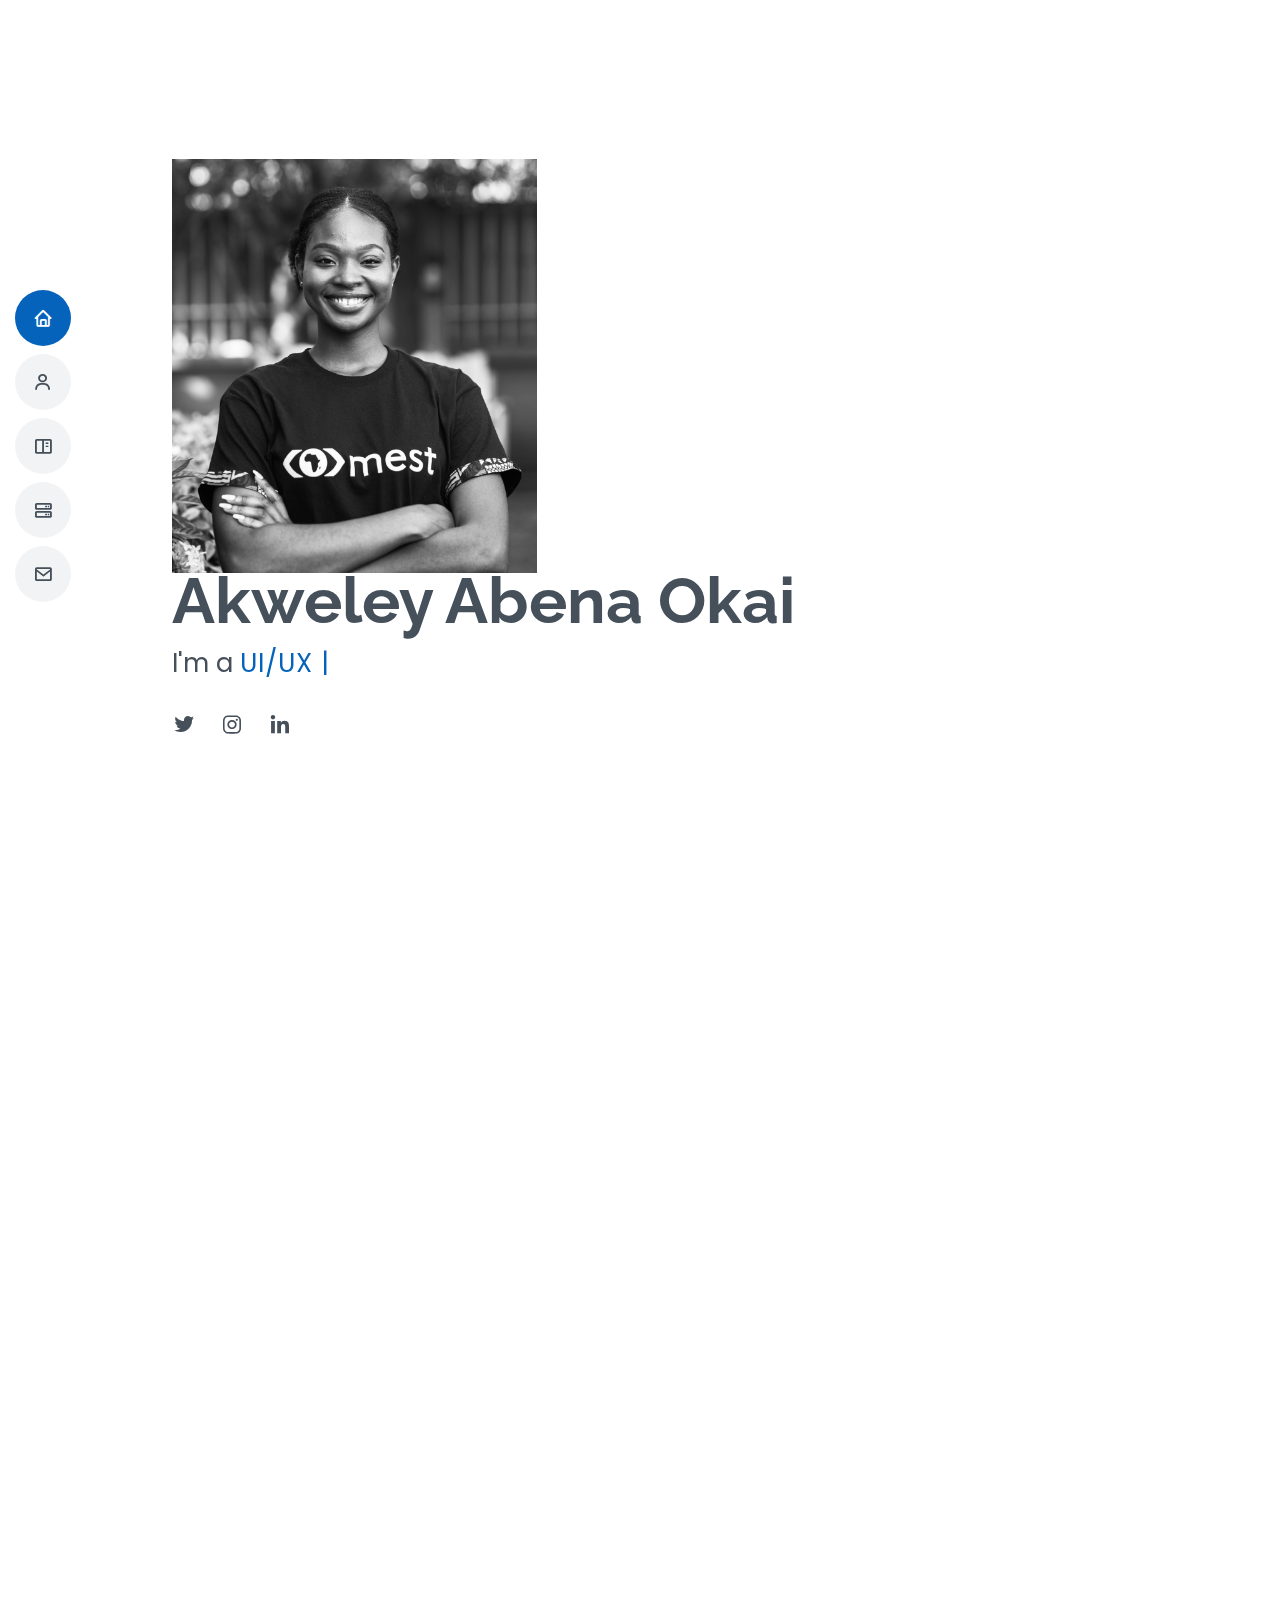
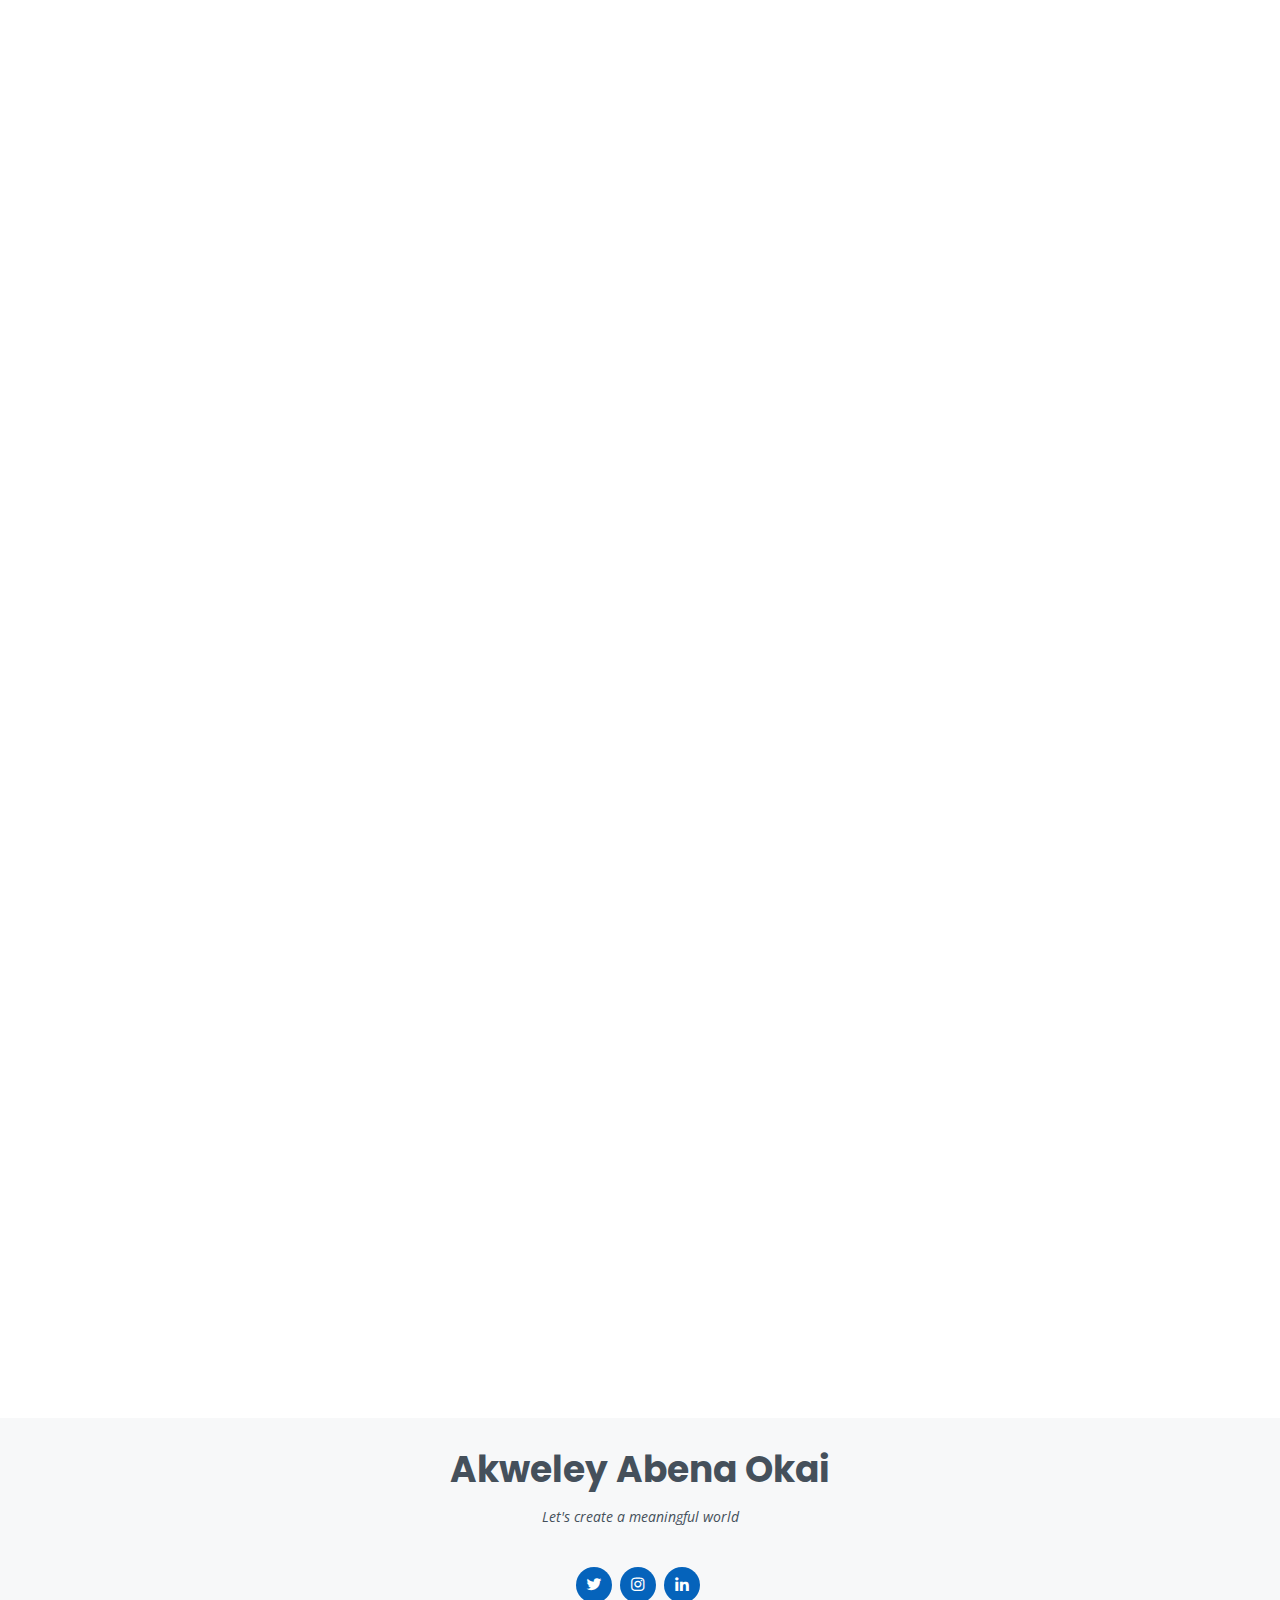
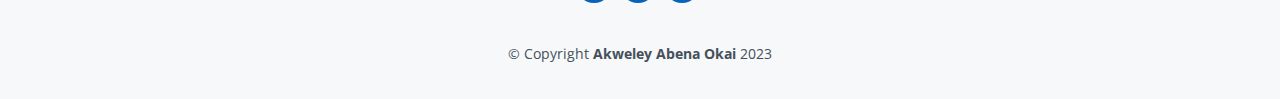
==== index.html @ deb752d4 "first commit" ====
<!DOCTYPE html>
<html lang="en">

<head>
  <meta charset="utf-8">
  <meta content="width=device-width, initial-scale=1.0" name="viewport">

  <title>I am Akweley</title>
  <meta content="" name="description">
  <meta content="" name="keywords">

  <!-- Favicons -->
  <link href="assets/img/favicon.png" rel="icon">
  <link href="assets/img/apple-touch-icon.png" rel="apple-touch-icon">

  <!-- Google Fonts -->
  <link href="https://fonts.googleapis.com/css?family=Open+Sans:300,300i,400,400i,600,600i,700,700i|Raleway:300,300i,400,400i,500,500i,600,600i,700,700i|Poppins:300,300i,400,400i,500,500i,600,600i,700,700i" rel="stylesheet">

  <!-- Vendor CSS Files -->
  <link href="assets/vendor/aos/aos.css" rel="stylesheet">
  <link href="assets/vendor/bootstrap/css/bootstrap.min.css" rel="stylesheet">
  <link href="assets/vendor/bootstrap-icons/bootstrap-icons.css" rel="stylesheet">
  <link href="assets/vendor/boxicons/css/boxicons.min.css" rel="stylesheet">
  <link href="assets/vendor/glightbox/css/glightbox.min.css" rel="stylesheet">
  <link href="assets/vendor/swiper/swiper-bundle.min.css" rel="stylesheet">

  <!-- Template Main CSS File -->
  <link href="assets/css/style.css" rel="stylesheet">


</head>

<body>

  <!-- ======= Mobile nav toggle button ======= -->
  <!-- <button type="button" class="mobile-nav-toggle d-xl-none"><i class="bi bi-list mobile-nav-toggle"></i></button> -->
  <i class="bi bi-list mobile-nav-toggle d-lg-none"></i>
  <!-- ======= Header ======= -->
  <header id="header" class="d-flex flex-column justify-content-center">

    <nav id="navbar" class="navbar nav-menu">
      <ul>
        <li><a href="#hero" class="nav-link scrollto active"><i class="bx bx-home"></i> <span>Home</span></a></li>
        <li><a href="#about" class="nav-link scrollto"><i class="bx bx-user"></i> <span>About</span></a></li>
        <li><a href="#portfolio" class="nav-link scrollto"><i class="bx bx-book-content"></i> <span>Portfolio</span></a></li>
        <li><a href="#services" class="nav-link scrollto"><i class="bx bx-server"></i> <span>Services</span></a></li>
        <li><a href="#contact" class="nav-link scrollto"><i class="bx bx-envelope"></i> <span>Contact</span></a></li>
      </ul>
    </nav><!-- .nav-menu -->

  </header><!-- End Header -->

  <!-- ======= Hero Section ======= -->
  <section id="hero" class="d-flex flex-column justify-content-center">
    <div class="container" data-aos="zoom-in" data-aos-delay="100">
      
      <!-- <img src="./assets/img/Rectangle 27.png" alt=""> -->
        <div class="col-lg-4">
          <img src="assets/img/Rectangle 27.png" class="img-fluid" alt="">
        </div>
      
      <h1>Akweley Abena Okai</h1>
      <p>I'm a <span class="typed" data-typed-items="UI/UX Designer, Storyteller/Writer, Tech Advocate"></span></p>
      <div class="social-links">
        <a href="twitter.com/acquels_/" class="twitter"><i class="bx bxl-twitter"></i></a>
        <a href="https://www.instagram.com/acquels/" class="instagram"><i class="bx bxl-instagram"></i></a>
        <a href="https://www.linkedin.com/in/acquels/" class="linkedin"><i class="bx bxl-linkedin"></i></a>
      </div>
    </div>
  </section><!-- End Hero -->

  <main id="main">

    <!-- ======= About Section ======= -->
    <section id="about" class="about">
      <div class="container" data-aos="fade-up">

        <div class="section-title">
          <h2>About</h2>
          <p> Whether I'm crafting compelling user experiences or delivering inspiring talks, my goal is always the same: to harness the power of design and technology to create a better world. 
            <br> With my personal values of integrity, team work and standards, I bring a unique blend of creativity and technical know-how to every project. 
            <br> Ready to take your social impact to the next level? 
            <br> Let's work together to create something truly meaningful.</p>
        </div>

        <div class="row">
          <div class="col-lg-4">
            <img src="assets/img/akimbo-mest.JPG" class="img-fluid" alt="">
          </div>
        </div>

      </div>
    </section><!-- End About Section -->


    <!-- ======= Skills Section ======= -->
    <section id="skills" class="skills section-bg">
      <div class="container" data-aos="fade-up">

        <div class="section-title">
          <h2>Skills</h2>
          <p>Explore my proficiency in various domains
            <br><br>
            With a commitment to continuous learning and adaptability, I am equipped to take on a wide range of challenges and contribute to diverse projects.</p>
        </div>

        <div class="row skills-content">

          <div class="col-lg-6">

            <div class="progress">
              <span class="skill">FIGMA <i class="val">80%</i></span>
              <div class="progress-bar-wrap">
                <div class="progress-bar" role="progressbar" aria-valuenow="100" aria-valuemin="0" aria-valuemax="100"></div>
              </div>
            </div>

            <div class="progress">
              <span class="skill">CANVA <i class="val">90%</i></span>
              <div class="progress-bar-wrap">
                <div class="progress-bar" role="progressbar" aria-valuenow="90" aria-valuemin="0" aria-valuemax="100"></div>
              </div>
            </div>

            <div class="progress">
              <span class="skill">MICROSOFT AND GOOGLE SUITE <i class="val">75%</i></span>
              <div class="progress-bar-wrap">
                <div class="progress-bar" role="progressbar" aria-valuenow="75" aria-valuemin="0" aria-valuemax="100"></div>
              </div>
            </div>

          </div>

          <div class="col-lg-6">

            <div class="progress">
              <span class="skill">ELEMENTOR <i class="val">80%</i></span>
              <div class="progress-bar-wrap">
                <div class="progress-bar" role="progressbar" aria-valuenow="80" aria-valuemin="0" aria-valuemax="100"></div>
              </div>
            </div>

          </div>
          
          <h3> In addition to these tech skills, I am a great </h3>
    <ul>
        <li>Team player</li>
        <li>Events and Project Manager</li>
        <li>MC of corporate events</li>
   </ul>

        </div>

      </div>
    </section><!-- End Skills Section -->

    
    <!-- ======= Portfolio Section ======= -->
    <section id="portfolio" class="portfolio section-bg">
      <div class="container" data-aos="fade-up">

        <div class="section-title">
          <h2>Portfolio</h2>
          <p>Showcasing my work
            <br> <br>
            Browse through a curated selection of projects that exemplify my creativity, craftsmanship, and problem-solving abilities. 
            <br> From UI/UX Design to graphic design and beyond, this portfolio offers a glimpse into my professional journey and the tangible results I've achieved.</p>
           </div>

        <div class="row">
          <div class="col-lg-12 d-flex justify-content-center" data-aos="fade-up" data-aos-delay="100">
            <ul id="portfolio-flters">
              <li data-filter="*" class="filter-active">All</li>
              <li data-filter=".filter-app">App</li>
              <li data-filter=".filter-web">Web</li>
            </ul>
          </div>
        </div>

        <div class="row portfolio-container" data-aos="fade-up" data-aos-delay="200">

          <div class="col-lg-4 col-md-6 portfolio-item filter-app">
            <div class="portfolio-wrap">
              <img src="assets/img/portfolio/portfolio-1.jpg" class="img-fluid" alt="">
              <div class="portfolio-info">
                <h4>App 1</h4>
                <p>App</p>
                <div class="portfolio-links">
                  <a href="assets/img/portfolio/portfolio-1.jpg" data-gallery="portfolioGallery" class="portfolio-lightbox" title="App 1"><i class="bx bx-plus"></i></a>
                  <a href="portfolio-details.html" class="portfolio-details-lightbox" data-glightbox="type: external" title="Portfolio Details"><i class="bx bx-link"></i></a>
                </div>
              </div>
            </div>
          </div>

          <div class="col-lg-4 col-md-6 portfolio-item filter-web">
            <div class="portfolio-wrap">
              <img src="assets/img/portfolio/portfolio-2.jpg" class="img-fluid" alt="">
              <div class="portfolio-info">
                <h4>Web 3</h4>
                <p>Web</p>
                <div class="portfolio-links">
                  <a href="assets/img/portfolio/portfolio-2.jpg" data-gallery="portfolioGallery" class="portfolio-lightbox" title="Web 3"><i class="bx bx-plus"></i></a>
                  <a href="portfolio-details.html" class="portfolio-details-lightbox" data-glightbox="type: external" title="Portfolio Details"><i class="bx bx-link"></i></a>
                </div>
              </div>
            </div>
          </div>

          <div class="col-lg-4 col-md-6 portfolio-item filter-app">
            <div class="portfolio-wrap">
              <img src="assets/img/portfolio/portfolio-3.jpg" class="img-fluid" alt="">
              <div class="portfolio-info">
                <h4>App 2</h4>
                <p>App</p>
                <div class="portfolio-links">
                  <a href="assets/img/portfolio/portfolio-3.jpg" data-gallery="portfolioGallery" class="portfolio-lightbox" title="App 2"><i class="bx bx-plus"></i></a>
                  <a href="portfolio-details.html" class="portfolio-details-lightbox" data-glightbox="type: external" title="Portfolio Details"><i class="bx bx-link"></i></a>
                </div>
              </div>
            </div>
          </div>

          <div class="col-lg-4 col-md-6 portfolio-item filter-card">
            <div class="portfolio-wrap">
              <img src="assets/img/portfolio/portfolio-4.jpg" class="img-fluid" alt="">
              <div class="portfolio-info">
                <h4>Card 2</h4>
                <p>Card</p>
                <div class="portfolio-links">
                  <a href="assets/img/portfolio/portfolio-4.jpg" data-gallery="portfolioGallery" class="portfolio-lightbox" title="Card 2"><i class="bx bx-plus"></i></a>
                  <a href="portfolio-details.html" class="portfolio-details-lightbox" data-glightbox="type: external" title="Portfolio Details"><i class="bx bx-link"></i></a>
                </div>
              </div>
            </div>
          </div>

          <div class="col-lg-4 col-md-6 portfolio-item filter-web">
            <div class="portfolio-wrap">
              <img src="assets/img/portfolio/portfolio-5.jpg" class="img-fluid" alt="">
              <div class="portfolio-info">
                <h4>Web 2</h4>
                <p>Web</p>
                <div class="portfolio-links">
                  <a href="assets/img/portfolio/portfolio-5.jpg" data-gallery="portfolioGallery" class="portfolio-lightbox" title="Web 2"><i class="bx bx-plus"></i></a>
                  <a href="portfolio-details.html" class="portfolio-details-lightbox" data-glightbox="type: external" title="Portfolio Details"><i class="bx bx-link"></i></a>
                </div>
              </div>
            </div>
          </div>

          <div class="col-lg-4 col-md-6 portfolio-item filter-app">
            <div class="portfolio-wrap">
              <img src="assets/img/portfolio/portfolio-6.jpg" class="img-fluid" alt="">
              <div class="portfolio-info">
                <h4>App 3</h4>
                <p>App</p>
                <div class="portfolio-links">
                  <a href="assets/img/portfolio/portfolio-6.jpg" data-gallery="portfolioGallery" class="portfolio-lightbox" title="App 3"><i class="bx bx-plus"></i></a>
                  <a href="portfolio-details.html" class="portfolio-details-lightbox" data-glightbox="type: external" title="Portfolio Details"><i class="bx bx-link"></i></a>
                </div>
              </div>
            </div>
          </div>

          <div class="col-lg-4 col-md-6 portfolio-item filter-card">
            <div class="portfolio-wrap">
              <img src="assets/img/portfolio/portfolio-7.jpg" class="img-fluid" alt="">
              <div class="portfolio-info">
                <h4>Card 1</h4>
                <p>Card</p>
                <div class="portfolio-links">
                  <a href="assets/img/portfolio/portfolio-7.jpg" data-gallery="portfolioGallery" class="portfolio-lightbox" title="Card 1"><i class="bx bx-plus"></i></a>
                  <a href="portfolio-details.html" class="portfolio-details-lightbox" data-glightbox="type: external" title="Portfolio Details"><i class="bx bx-link"></i></a>
                </div>
              </div>
            </div>
          </div>

          <div class="col-lg-4 col-md-6 portfolio-item filter-card">
            <div class="portfolio-wrap">
              <img src="assets/img/portfolio/portfolio-8.jpg" class="img-fluid" alt="">
              <div class="portfolio-info">
                <h4>Card 3</h4>
                <p>Card</p>
                <div class="portfolio-links">
                  <a href="assets/img/portfolio/portfolio-8.jpg" data-gallery="portfolioGallery" class="portfolio-lightbox" title="Card 3"><i class="bx bx-plus"></i></a>
                  <a href="portfolio-details.html" class="portfolio-details-lightbox" data-glightbox="type: external" title="Portfolio Details"><i class="bx bx-link"></i></a>
                </div>
              </div>
            </div>
          </div>

          <div class="col-lg-4 col-md-6 portfolio-item filter-web">
            <div class="portfolio-wrap">
              <img src="assets/img/portfolio/portfolio-9.jpg" class="img-fluid" alt="">
              <div class="portfolio-info">
                <h4>Web 3</h4>
                <p>Web</p>
                <div class="portfolio-links">
                  <a href="assets/img/portfolio/portfolio-9.jpg" data-gallery="portfolioGallery" class="portfolio-lightbox" title="Web 3"><i class="bx bx-plus"></i></a>
                  <a href="portfolio-details.html" class="portfolio-details-lightbox" data-glightbox="type: external" title="Portfolio Details"><i class="bx bx-link"></i></a>
                </div>
              </div>
            </div>
          </div>

        </div>

      </div>
    </section><!-- End Portfolio Section -->

    <!-- ======= Services Section ======= -->
    <section id="services" class="services">
      <div class="container" data-aos="fade-up">

        <div class="section-title">
          <h2>Services</h2>
          <p>Turning Ideas into Reality
            <br><br>
            Explore a suite of services tailored to bring your visions to life. 
            From organizing and hosting events to social media manager and LinkedIn Coach, my offerings are designed to help you achieve your goals and succeed in the digital landscape. 
            <br> Discover how I can assist you in making your projects and ideas a reality.

          </p></div>

        <div class="row">

          <div class="col-lg-4 col-md-6 d-flex align-items-stretch" data-aos="zoom-in" data-aos-delay="100">
            <div class="icon-box iconbox-blue">
              <div class="icon">
                <svg width="100" height="100" viewBox="0 0 600 600" xmlns="http://www.w3.org/2000/svg">
                  <path stroke="none" stroke-width="0" fill="#f5f5f5" d="M300,521.0016835830174C376.1290562159157,517.8887921683347,466.0731472004068,529.7835943286574,510.70327084640275,468.03025145048787C554.3714126377745,407.6079735673963,508.03601936045806,328.9844924480964,491.2728898941984,256.3432110539036C474.5976632858925,184.082847569629,479.9380746630129,96.60480741107993,416.23090153303,58.64404602377083C348.86323505073057,18.502131276798302,261.93793281208167,40.57373210992963,193.5410806939664,78.93577620505333C130.42746243093433,114.334589627462,98.30271207620316,179.96522072025542,76.75703585869454,249.04625023123273C51.97151888228291,328.5150500222984,13.704378332031375,421.85034740162234,66.52175969318436,486.19268352777647C119.04800174914682,550.1803526380478,217.28368757567262,524.383925680826,300,521.0016835830174"></path>
                </svg>
                <i class="bx bxl-dribbble"></i>
              </div>
              <h4><a href="">Events MC</a></h4>
              <p>This service offers the perfect touch of professionalism and charisma to make your corporate event unforgettable. 
                <br> With a skilled and charismatic host, your event will flow seamlessly, captivate your audience, and create lasting memories. 
                Let me be your MC</p>
            </div>
          </div>

          <div class="col-lg-4 col-md-6 d-flex align-items-stretch mt-4 mt-md-0" data-aos="zoom-in" data-aos-delay="200">
            <div class="icon-box iconbox-orange ">
              <div class="icon">
                <svg width="100" height="100" viewBox="0 0 600 600" xmlns="http://www.w3.org/2000/svg">
                  <path stroke="none" stroke-width="0" fill="#f5f5f5" d="M300,582.0697525312426C382.5290701553225,586.8405444964366,449.9789794690241,525.3245884688669,502.5850820975895,461.55621195738473C556.606425686781,396.0723002908107,615.8543463187945,314.28637112970534,586.6730223649479,234.56875336149918C558.9533121215079,158.8439757836574,454.9685369536778,164.00468322053177,381.49747125262974,130.76875717737553C312.15926192815925,99.40240125094834,248.97055460311594,18.661163978235184,179.8680185752513,50.54337015887873C110.5421016452524,82.52863877960104,119.82277516462835,180.83849132639028,109.12597500060166,256.43424936330496C100.08760227029461,320.3096726198365,92.17705696193138,384.0621239912766,124.79988738764834,439.7174275375508C164.83382741302287,508.01625554203684,220.96474134820875,577.5009287672846,300,582.0697525312426"></path>
                </svg>
                <i class="bx bx-file"></i>
              </div>
              <h4><a href="">Social Media Manager</a></h4>
              <p>I'll craft and execute a tailored strategy to grow your online presence, engage your audience, and boost brand awareness. 
                <br> From content creation to analytics, I've got your social media needs covered.</p>
            </div>
          </div>

          <div class="col-lg-4 col-md-6 d-flex align-items-stretch mt-4 mt-lg-0" data-aos="zoom-in" data-aos-delay="300">
            <div class="icon-box iconbox-pink">
              <div class="icon">
                <svg width="100" height="100" viewBox="0 0 600 600" xmlns="http://www.w3.org/2000/svg">
                  <path stroke="none" stroke-width="0" fill="#f5f5f5" d="M300,541.5067337569781C382.14930387511276,545.0595476570109,479.8736841581634,548.3450877840088,526.4010558755058,480.5488172755941C571.5218469581645,414.80211281144784,517.5187510058486,332.0715597781072,496.52539010469104,255.14436215662573C477.37192572678356,184.95920475031193,473.57363656557914,105.61284051026155,413.0603344069578,65.22779650032875C343.27470386102294,18.654635553484475,251.2091493199835,5.337323636656869,175.0934190732945,40.62881213300186C97.87086631185822,76.43348514350839,51.98124368387456,156.15599469081315,36.44837278890362,239.84606092416172C21.716077023791087,319.22268207091537,43.775223500013084,401.1760424656574,96.891909868211,461.97329694683043C147.22146801428983,519.5804099606455,223.5754009179313,538.201503339737,300,541.5067337569781"></path>
                </svg>
                <i class="bx bx-tachometer"></i>
              </div>
              <h4><a href="">Project Manager</a></h4>
              <p>Streamline your projects and achieve your goals with me. 
                From experience, we make sure your tasks are organized, deadlines are met, and resources are optimized, allowing you to focus on your core objectives.
              </p></div>
          </div>

          <div class="col-lg-4 col-md-6 d-flex align-items-stretch mt-4" data-aos="zoom-in" data-aos-delay="100">
            <div class="icon-box iconbox-yellow">
              <div class="icon">
                <svg width="100" height="100" viewBox="0 0 600 600" xmlns="http://www.w3.org/2000/svg">
                  <path stroke="none" stroke-width="0" fill="#f5f5f5" d="M300,503.46388370962813C374.79870501325706,506.71871716319447,464.8034551963731,527.1746412648533,510.4981551193396,467.86667711651364C555.9287308511215,408.9015244558933,512.6030010748507,327.5744911775523,490.211057578863,256.5855673507754C471.097692560561,195.9906835881958,447.69079081568157,138.11976852964426,395.19560036434837,102.3242989838813C329.3053358748298,57.3949838291264,248.02791733380457,8.279543830951368,175.87071277845988,42.242879143198664C103.41431057327972,76.34704239035025,93.79494320519305,170.9812938413882,81.28167332365135,250.07896920659033C70.17666984294237,320.27484674793965,64.84698225790005,396.69656628748305,111.28512138212992,450.4950937839243C156.20124167950087,502.5303643271138,231.32542653798444,500.4755392045468,300,503.46388370962813"></path>
                </svg>
                <i class="bx bx-layer"></i>
              </div>
              <h4><a href="">LinkedIn Coach and Consultancy</a></h4>
              <p>Elevate your professional networking and personal branding on LinkedIn with our LinkedIn Coaching service. 
                <br> What I do is to provide you with personalized guidance to help you optimize your LinkedIn profile, expand your network, and leverage the platform for career growth and opportunities.
                </p>
              </div>
          </div>

        </div>

      </div>
    </section><!-- End Services Section -->

    <!-- ======= Testimonials Section ======= -->
    <section id="testimonials" class="testimonials section-bg">
      <div class="container" data-aos="fade-up">

        <div class="section-title">
          <h2>Hear what others say about my services</h2>
        </div>

        <div class="testimonials-slider swiper" data-aos="fade-up" data-aos-delay="100">
          <div class="swiper-wrapper">

            <div class="swiper-slide">
              <div class="testimonial-item">
                <img src="assets/img/testimonials/testimonials-1.jpg" class="testimonial-img" alt="">
                <h3>Shadrack Inusah</h3>
                <h4>Team Lead, Google Developers Group, Accra</h4>
                <p>
                  <i class="bx bxs-quote-alt-left quote-icon-left"></i>
                  Akweley is an exceptional social media manager who helped us to achieve 5X growth on our LinkedIn page in 6 months!
                </p>
              </div>
            </div><!-- End testimonial item -->

            <div class="swiper-slide">
              <div class="testimonial-item">
                <img src="assets/img/testimonials/testimonials-2.jpg" class="testimonial-img" alt="">
                <h3>Roberta Donkor</h3>
                <h4>Web Developer</h4>
                <p>
                  <i class="bx bxs-quote-alt-left quote-icon-left"></i>
                  As a web developer, I needed to boost my LinkedIn profile to attract more contracts. Akweley helped me audit my profile, and gave me ideas on how to reach my LinkedIn goals. 
                  <br> Now, I am in a much better place than before!
                  <i class="bx bxs-quote-alt-right quote-icon-right"></i>
                </p>
              </div>
            </div><!-- End testimonial item -->

            
            <div class="swiper-slide">
              <div class="testimonial-item">
                <img src="assets/img/testimonials/testimonials-5.jpg" class="testimonial-img" alt="">
                <h3>Albert Nutifafa Dovlo</h3>
                <h4>Entrepreneur</h4>
                <p>
                  <i class="bx bxs-quote-alt-left quote-icon-left"></i>
                  Working with Akweley on one of our projects was excellent. 
                  <br>Her strategies enabled my team and I to meet the targets of our project!
                  <i class="bx bxs-quote-alt-right quote-icon-right"></i>
                </p>
              </div>
            </div><!-- End testimonial item -->

          </div>
          <div class="swiper-pagination"></div>
        </div>

      </div>
    </section><!-- End Testimonials Section -->

    <!-- ======= Contact Section ======= -->
    <section id="contact" class="contact">
      <div class="container" data-aos="fade-up">

        <div class="section-title">
          <h2>Contact</h2>
        </div>

        <div class="row mt-1">

          <div class="col-lg-4">
            <div class="info">
              <div class="address">
                <i class="bi bi-geo-alt"></i>
                <h4>Location:</h4>
                <p>
                  <br> Ambassadorial Enclave, 
                  <br> Aluguintugui Avenue, 
                  <br> East Legon
                </p>
      
                <p>A108 Adam Street, New York, NY 535022</p>
              </div>

              <div class="email">
                <i class="bi bi-envelope"></i>
                <h4>Email:</h4>
                <p>akweley.okai@meltwater.org</p>
              </div>

              <div class="phone">
                <i class="bi bi-phone"></i>
                <h4>Call:</h4>
                <p>233594896679</p>
              </div>

            </div>

          </div>

          <div class="col-lg-8 mt-5 mt-lg-0">

            <form action="forms/contact.php" method="post" role="form" class="php-email-form">
              <div class="row">
                <div class="col-md-6 form-group">
                  <input type="text" name="name" class="form-control" id="name" placeholder="Your Name" required>
                </div>
                <div class="col-md-6 form-group mt-3 mt-md-0">
                  <input type="email" class="form-control" name="email" id="email" placeholder="Your Email" required>
                </div>
              </div>
              <div class="form-group mt-3">
                <input type="text" class="form-control" name="subject" id="subject" placeholder="Subject" required>
              </div>
              <div class="form-group mt-3">
                <textarea class="form-control" name="message" rows="5" placeholder="Message" required></textarea>
              </div>
              <div class="my-3">
                <div class="loading">Loading</div>
                <div class="error-message"></div>
                <div class="sent-message">Your message has been sent. Thank you!</div>
              </div>
              <div class="text-center"><button type="submit">Send Message</button></div>
            </form>

          </div>

        </div>

      </div>
    </section><!-- End Contact Section -->

  </main><!-- End #main -->

  <!-- ======= Footer ======= -->
  <footer id="footer">
    <div class="container">
      <h3>Akweley Abena Okai</h3>
      <p>Let's create a meaningful world</p>
      <div class="social-links">
        <a href="twitter.com/acquels_/" class="twitter"><i class="bx bxl-twitter"></i></a>
        <a href="https://www.instagram.com/acquels/" class="instagram"><i class="bx bxl-instagram"></i></a>
        <a href="https://www.linkedin.com/in/acquels/" class="linkedin"><i class="bx bxl-linkedin"></i></a>
      </div>
      <div class="copyright">
        &copy; Copyright <strong><span>Akweley Abena Okai</span></strong> 2023
      </div>
      
    </div>
  </footer><!-- End Footer -->

  <div id="preloader"></div>
  <a href="#" class="back-to-top d-flex align-items-center justify-content-center"><i class="bi bi-arrow-up-short"></i></a>

  <!-- Vendor JS Files -->
  <script src="assets/vendor/purecounter/purecounter_vanilla.js"></script>
  <script src="assets/vendor/aos/aos.js"></script>
  <script src="assets/vendor/bootstrap/js/bootstrap.bundle.min.js"></script>
  <script src="assets/vendor/glightbox/js/glightbox.min.js"></script>
  <script src="assets/vendor/isotope-layout/isotope.pkgd.min.js"></script>
  <script src="assets/vendor/swiper/swiper-bundle.min.js"></script>
  <script src="assets/vendor/typed.js/typed.umd.js"></script>
  <script src="assets/vendor/waypoints/noframework.waypoints.js"></script>
  <script src="assets/vendor/php-email-form/validate.js"></script>

  <!-- Template Main JS File -->
  <script src="assets/js/main.js"></script>

</body>

</html>
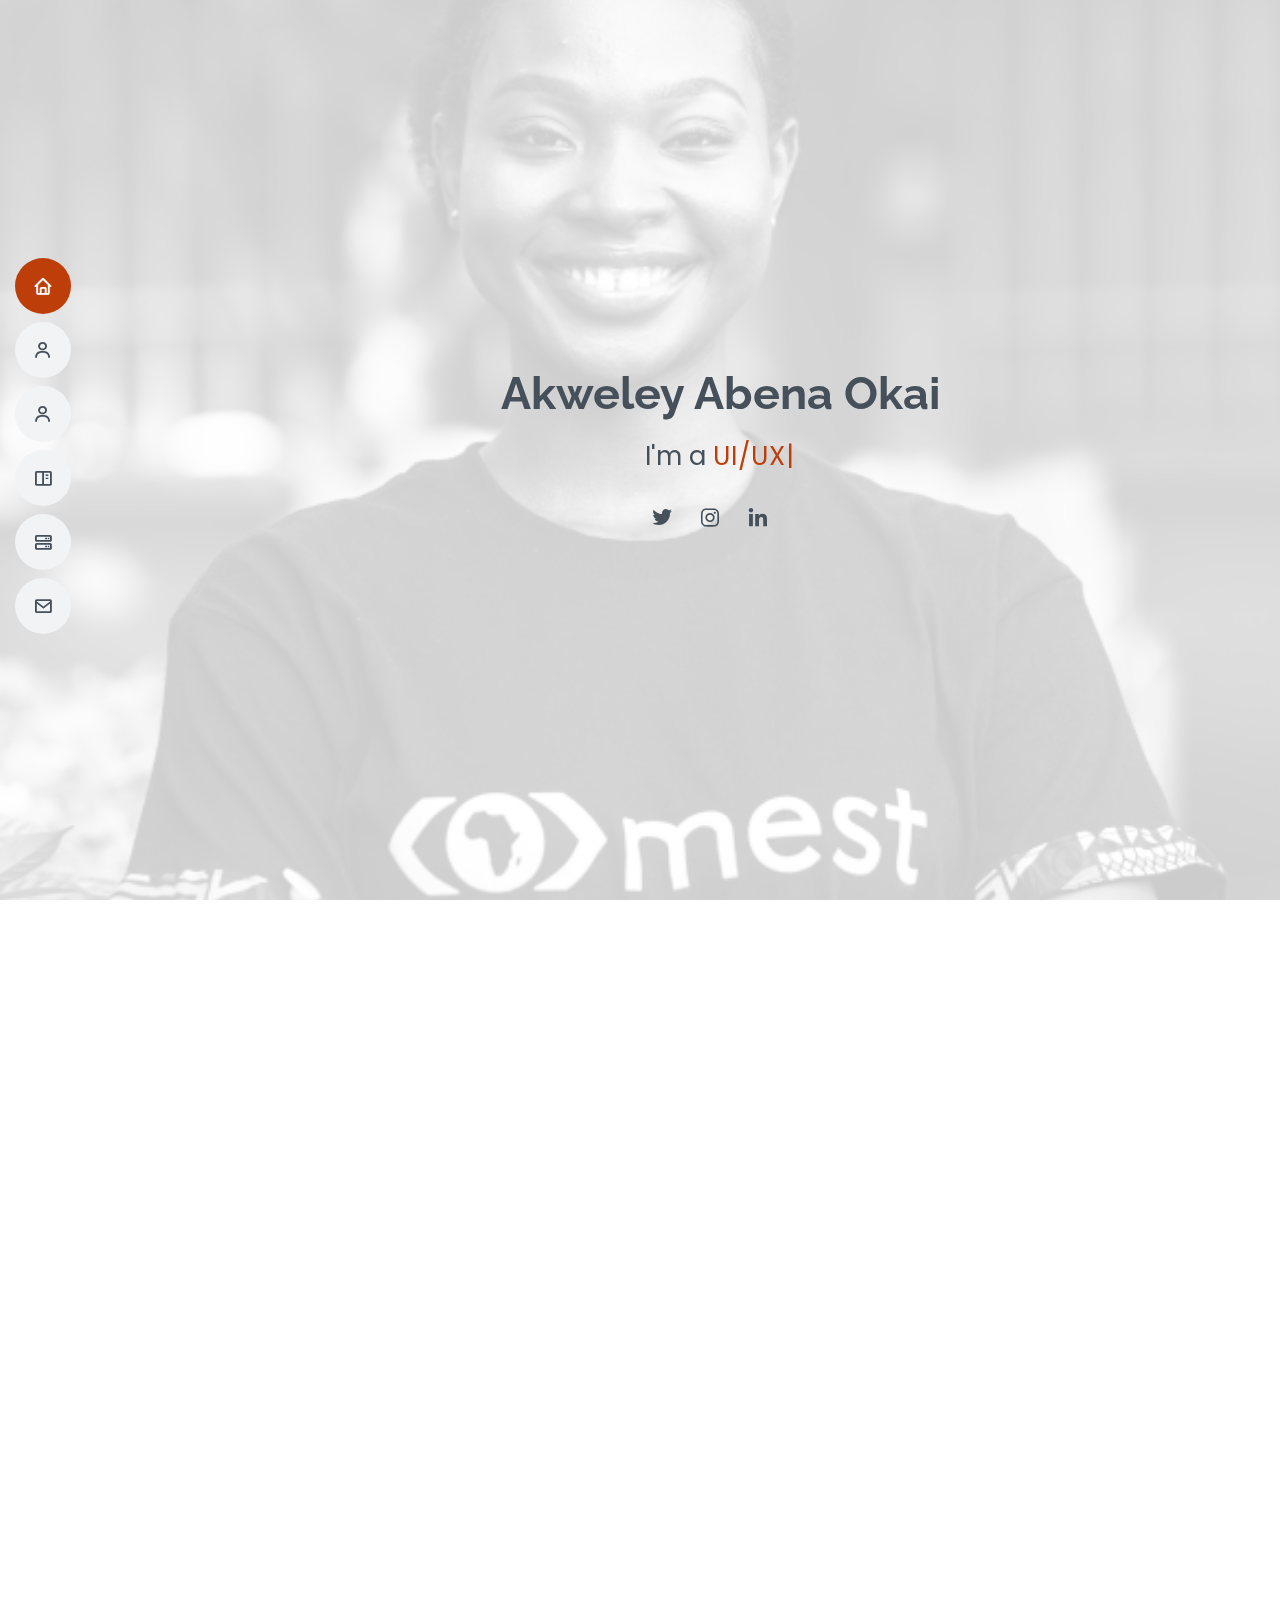
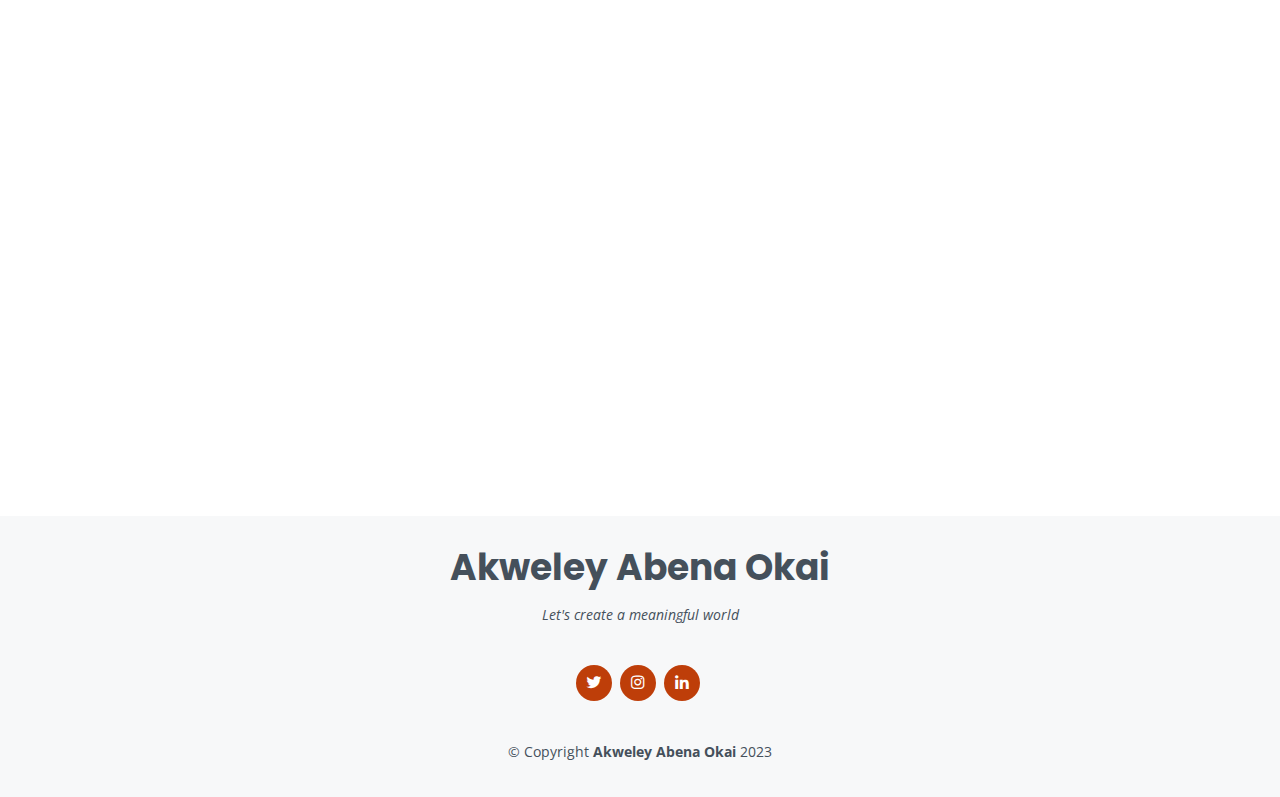
==== commit 5f9b4a89: "second commit" ====
--- a/index.html
+++ b/index.html
@@ -14,7 +14,9 @@
   <link href="assets/img/apple-touch-icon.png" rel="apple-touch-icon">
 
   <!-- Google Fonts -->
-  <link href="https://fonts.googleapis.com/css?family=Open+Sans:300,300i,400,400i,600,600i,700,700i|Raleway:300,300i,400,400i,500,500i,600,600i,700,700i|Poppins:300,300i,400,400i,500,500i,600,600i,700,700i" rel="stylesheet">
+  <link
+    href="https://fonts.googleapis.com/css?family=Open+Sans:300,300i,400,400i,600,600i,700,700i|Raleway:300,300i,400,400i,500,500i,600,600i,700,700i|Poppins:300,300i,400,400i,500,500i,600,600i,700,700i"
+    rel="stylesheet">
 
   <!-- Vendor CSS Files -->
   <link href="assets/vendor/aos/aos.css" rel="stylesheet">
@@ -42,6 +44,7 @@
       <ul>
         <li><a href="#hero" class="nav-link scrollto active"><i class="bx bx-home"></i> <span>Home</span></a></li>
         <li><a href="#about" class="nav-link scrollto"><i class="bx bx-user"></i> <span>About</span></a></li>
+        <li><a href="#skills" class="nav-link scrollto"><i class="bx bx-user"></i> <span>Skills</span></a></li>
         <li><a href="#portfolio" class="nav-link scrollto"><i class="bx bx-book-content"></i> <span>Portfolio</span></a></li>
         <li><a href="#services" class="nav-link scrollto"><i class="bx bx-server"></i> <span>Services</span></a></li>
         <li><a href="#contact" class="nav-link scrollto"><i class="bx bx-envelope"></i> <span>Contact</span></a></li>
@@ -52,21 +55,28 @@
 
   <!-- ======= Hero Section ======= -->
   <section id="hero" class="d-flex flex-column justify-content-center">
-    <div class="container" data-aos="zoom-in" data-aos-delay="100">
-      
+    <div class="side-info d-flex flex-column justify-content-center align-items-center" data-aos="zoom-in"
+      data-aos-delay="100">
+      <!-- <img src="assets/img/Rectangle 27.png" class="img-fluid" alt=""> -->
+
+
       <!-- <img src="./assets/img/Rectangle 27.png" alt=""> -->
-        <div class="col-lg-4">
+      <!-- <div class="col-lg-4">
           <img src="assets/img/Rectangle 27.png" class="img-fluid" alt="">
         </div>
-      
+       -->
+      <!-- <div class="side-info d-flex flex-column justify-content-center">
+      </div> -->
       <h1>Akweley Abena Okai</h1>
       <p>I'm a <span class="typed" data-typed-items="UI/UX Designer, Storyteller/Writer, Tech Advocate"></span></p>
       <div class="social-links">
-        <a href="twitter.com/acquels_/" class="twitter"><i class="bx bxl-twitter"></i></a>
+        <a href="https://twitter.com/acquels_" class="twitter"><i class="bx bxl-twitter"></i></a>
         <a href="https://www.instagram.com/acquels/" class="instagram"><i class="bx bxl-instagram"></i></a>
         <a href="https://www.linkedin.com/in/acquels/" class="linkedin"><i class="bx bxl-linkedin"></i></a>
-      </div>
-    </div>
+
+
+
+      </div>
   </section><!-- End Hero -->
 
   <main id="main">
@@ -77,17 +87,30 @@
 
         <div class="section-title">
           <h2>About</h2>
-          <p> Whether I'm crafting compelling user experiences or delivering inspiring talks, my goal is always the same: to harness the power of design and technology to create a better world. 
-            <br> With my personal values of integrity, team work and standards, I bring a unique blend of creativity and technical know-how to every project. 
-            <br> Ready to take your social impact to the next level? 
-            <br> Let's work together to create something truly meaningful.</p>
-        </div>
-
-        <div class="row">
+          <p>
+            <i class="bx bxs-quote-alt-left quote-icon-left"></i>
+            Whether I'm crafting compelling user experiences or delivering inspiring talks, my goal is always the
+            same: to harness the power of design and technology to create a better world. With my personal values of
+            integrity, team work and standards, I bring a unique blend of creativity and technical know-how to every
+            project.
+            <br> Ready to take your social impact to the next level? Let's work together to create something truly
+            meaningful.
+            <i class="bx bxs-quote-alt-right quote-icon-right"></i>
+          </p>
+          <p> 
+          </p>
+        </div>
+
+
+        <!-- <div class="d-flex flex-column justify-content-center">
+          <img src="assets/img/akimbo-mest.JPG" class="img-fluid" alt="">
+        </div> -->
+
+        <!-- <div class="row">
           <div class="col-lg-4">
             <img src="assets/img/akimbo-mest.JPG" class="img-fluid" alt="">
           </div>
-        </div>
+        </div> -->
 
       </div>
     </section><!-- End About Section -->
@@ -101,7 +124,9 @@
           <h2>Skills</h2>
           <p>Explore my proficiency in various domains
             <br><br>
-            With a commitment to continuous learning and adaptability, I am equipped to take on a wide range of challenges and contribute to diverse projects.</p>
+            With a commitment to continuous learning and adaptability, I am equipped to take on a wide range of
+            challenges and contribute to diverse projects.
+          </p>
         </div>
 
         <div class="row skills-content">
@@ -111,27 +136,30 @@
             <div class="progress">
               <span class="skill">FIGMA <i class="val">80%</i></span>
               <div class="progress-bar-wrap">
-                <div class="progress-bar" role="progressbar" aria-valuenow="100" aria-valuemin="0" aria-valuemax="100"></div>
+                <div class="progress-bar" role="progressbar" aria-valuenow="80" aria-valuemin="0" aria-valuemax="100">
+                </div>
               </div>
             </div>
 
             <div class="progress">
               <span class="skill">CANVA <i class="val">90%</i></span>
               <div class="progress-bar-wrap">
-                <div class="progress-bar" role="progressbar" aria-valuenow="90" aria-valuemin="0" aria-valuemax="100"></div>
+                <div class="progress-bar" role="progressbar" aria-valuenow="90" aria-valuemin="0" aria-valuemax="100">
+                </div>
               </div>
             </div>
 
             <div class="progress">
               <span class="skill">MICROSOFT AND GOOGLE SUITE <i class="val">75%</i></span>
               <div class="progress-bar-wrap">
-                <div class="progress-bar" role="progressbar" aria-valuenow="75" aria-valuemin="0" aria-valuemax="100"></div>
-              </div>
-            </div>
-
-          </div>
-
-          <div class="col-lg-6">
+                <div class="progress-bar" role="progressbar" aria-valuenow="75" aria-valuemin="0" aria-valuemax="100">
+                </div>
+              </div>
+            </div>
+
+          </div>
+
+          <!-- <div class="col-lg-6">
 
             <div class="progress">
               <span class="skill">ELEMENTOR <i class="val">80%</i></span>
@@ -141,38 +169,48 @@
             </div>
 
           </div>
-          
-          <h3> In addition to these tech skills, I am a great </h3>
-    <ul>
-        <li>Team player</li>
-        <li>Events and Project Manager</li>
-        <li>MC of corporate events</li>
-   </ul>
+           -->
+          <div>
+            <br>
+            <p> In addition to these tech skills, I am a great at </p>
+            <ul>
+              <li>Sales</li>
+              <li>Community management</li>
+              <li>Project Management</li>
+              <li>Master of Ceremony of corporate events</li>
+            </ul>
+          </div>
+
 
         </div>
 
       </div>
     </section><!-- End Skills Section -->
 
-    
+
     <!-- ======= Portfolio Section ======= -->
     <section id="portfolio" class="portfolio section-bg">
       <div class="container" data-aos="fade-up">
 
         <div class="section-title">
           <h2>Portfolio</h2>
-          <p>Showcasing my work
+          <p>Showcasing my work - 
+            <a href="https://github.com/Akweley"> See My Github</a>
+            
             <br> <br>
-            Browse through a curated selection of projects that exemplify my creativity, craftsmanship, and problem-solving abilities. 
-            <br> From UI/UX Design to graphic design and beyond, this portfolio offers a glimpse into my professional journey and the tangible results I've achieved.</p>
-           </div>
+            Browse through a curated selection of projects that exemplify my creativity, craftsmanship, and
+            problem-solving abilities.
+            <br> From UI/UX Design to graphic design and beyond, this portfolio offers a glimpse into my professional
+            journey and the tangible results I've achieved.
+          </p>
+        </div>
 
         <div class="row">
           <div class="col-lg-12 d-flex justify-content-center" data-aos="fade-up" data-aos-delay="100">
             <ul id="portfolio-flters">
-              <li data-filter="*" class="filter-active">All</li>
-              <li data-filter=".filter-app">App</li>
-              <li data-filter=".filter-web">Web</li>
+              <!-- <li data-filter="*" class="filter-active">All</li> -->
+              <li data-filter=".filter-app">Designs</li>
+              <!-- <li data-filter=".filter-web">Companies</li> -->
             </ul>
           </div>
         </div>
@@ -181,129 +219,146 @@
 
           <div class="col-lg-4 col-md-6 portfolio-item filter-app">
             <div class="portfolio-wrap">
-              <img src="assets/img/portfolio/portfolio-1.jpg" class="img-fluid" alt="">
-              <div class="portfolio-info">
-                <h4>App 1</h4>
-                <p>App</p>
-                <div class="portfolio-links">
-                  <a href="assets/img/portfolio/portfolio-1.jpg" data-gallery="portfolioGallery" class="portfolio-lightbox" title="App 1"><i class="bx bx-plus"></i></a>
-                  <a href="portfolio-details.html" class="portfolio-details-lightbox" data-glightbox="type: external" title="Portfolio Details"><i class="bx bx-link"></i></a>
-                </div>
-              </div>
-            </div>
-          </div>
-
-          <div class="col-lg-4 col-md-6 portfolio-item filter-web">
+              <img src="assets/img/pinpoint.png" class="img-fluid" alt="">
+              <div class="portfolio-info">
+                <h4>Designs</h4>
+                <div class="portfolio-links">
+                  <a href="assets/img/pinpoint.png" data-gallery="portfolioGallery"
+                    class="portfolio-lightbox" title="Pinpoint Mobile App"><i class="bx bx-plus"></i></a>
+                  <a href="portfolio-details.html" class="portfolio-details-lightbox" data-glightbox="type: external"
+                    title="Portfolio Details"><i class="bx bx-link"></i></a>
+                </div>
+              </div>
+            </div>
+          </div>
+
+          <!-- <div class="col-lg-4 col-md-6 portfolio-item filter-web">
             <div class="portfolio-wrap">
               <img src="assets/img/portfolio/portfolio-2.jpg" class="img-fluid" alt="">
               <div class="portfolio-info">
                 <h4>Web 3</h4>
                 <p>Web</p>
                 <div class="portfolio-links">
-                  <a href="assets/img/portfolio/portfolio-2.jpg" data-gallery="portfolioGallery" class="portfolio-lightbox" title="Web 3"><i class="bx bx-plus"></i></a>
-                  <a href="portfolio-details.html" class="portfolio-details-lightbox" data-glightbox="type: external" title="Portfolio Details"><i class="bx bx-link"></i></a>
-                </div>
-              </div>
-            </div>
-          </div>
-
-          <div class="col-lg-4 col-md-6 portfolio-item filter-app">
+                  <a href="assets/img/portfolio/portfolio-2.jpg" data-gallery="portfolioGallery"
+                    class="portfolio-lightbox" title="Web 3"><i class="bx bx-plus"></i></a>
+                  <a href="portfolio-details-1.html" class="portfolio-details-lightbox" data-glightbox="type: external"
+                    title="Portfolio Details"><i class="bx bx-link"></i></a>
+                </div>
+              </div>
+            </div>
+          </div> -->
+
+          <!-- <div class="col-lg-4 col-md-6 portfolio-item filter-app">
             <div class="portfolio-wrap">
               <img src="assets/img/portfolio/portfolio-3.jpg" class="img-fluid" alt="">
               <div class="portfolio-info">
                 <h4>App 2</h4>
                 <p>App</p>
                 <div class="portfolio-links">
-                  <a href="assets/img/portfolio/portfolio-3.jpg" data-gallery="portfolioGallery" class="portfolio-lightbox" title="App 2"><i class="bx bx-plus"></i></a>
-                  <a href="portfolio-details.html" class="portfolio-details-lightbox" data-glightbox="type: external" title="Portfolio Details"><i class="bx bx-link"></i></a>
-                </div>
-              </div>
-            </div>
-          </div>
-
-          <div class="col-lg-4 col-md-6 portfolio-item filter-card">
+                  <a href="assets/img/portfolio/portfolio-3.jpg" data-gallery="portfolioGallery"
+                    class="portfolio-lightbox" title="App 2"><i class="bx bx-plus"></i></a>
+                  <a href="portfolio-details.html" class="portfolio-details-lightbox" data-glightbox="type: external"
+                    title="Portfolio Details"><i class="bx bx-link"></i></a>
+                </div>
+              </div>
+            </div>
+          </div> -->
+
+          <!-- <div class="col-lg-4 col-md-6 portfolio-item filter-card">
             <div class="portfolio-wrap">
               <img src="assets/img/portfolio/portfolio-4.jpg" class="img-fluid" alt="">
               <div class="portfolio-info">
                 <h4>Card 2</h4>
                 <p>Card</p>
                 <div class="portfolio-links">
-                  <a href="assets/img/portfolio/portfolio-4.jpg" data-gallery="portfolioGallery" class="portfolio-lightbox" title="Card 2"><i class="bx bx-plus"></i></a>
-                  <a href="portfolio-details.html" class="portfolio-details-lightbox" data-glightbox="type: external" title="Portfolio Details"><i class="bx bx-link"></i></a>
-                </div>
-              </div>
-            </div>
-          </div>
-
-          <div class="col-lg-4 col-md-6 portfolio-item filter-web">
+                  <a href="assets/img/portfolio/portfolio-4.jpg" data-gallery="portfolioGallery"
+                    class="portfolio-lightbox" title="Card 2"><i class="bx bx-plus"></i></a>
+                  <a href="portfolio-details.html" class="portfolio-details-lightbox" data-glightbox="type: external"
+                    title="Portfolio Details"><i class="bx bx-link"></i></a>
+                </div>
+              </div>
+            </div>
+          </div> -->
+
+          <!-- <div class="col-lg-4 col-md-6 portfolio-item filter-web">
             <div class="portfolio-wrap">
               <img src="assets/img/portfolio/portfolio-5.jpg" class="img-fluid" alt="">
               <div class="portfolio-info">
                 <h4>Web 2</h4>
                 <p>Web</p>
                 <div class="portfolio-links">
-                  <a href="assets/img/portfolio/portfolio-5.jpg" data-gallery="portfolioGallery" class="portfolio-lightbox" title="Web 2"><i class="bx bx-plus"></i></a>
-                  <a href="portfolio-details.html" class="portfolio-details-lightbox" data-glightbox="type: external" title="Portfolio Details"><i class="bx bx-link"></i></a>
-                </div>
-              </div>
-            </div>
-          </div>
-
-          <div class="col-lg-4 col-md-6 portfolio-item filter-app">
+                  <a href="assets/img/portfolio/portfolio-5.jpg" data-gallery="portfolioGallery"
+                    class="portfolio-lightbox" title="Web 2"><i class="bx bx-plus"></i></a>
+                  <a href="portfolio-details.html" class="portfolio-details-lightbox" data-glightbox="type: external"
+                    title="Portfolio Details"><i class="bx bx-link"></i></a>
+                </div>
+              </div>
+            </div>
+          </div> -->
+
+          <!-- <div class="col-lg-4 col-md-6 portfolio-item filter-app">
             <div class="portfolio-wrap">
               <img src="assets/img/portfolio/portfolio-6.jpg" class="img-fluid" alt="">
               <div class="portfolio-info">
                 <h4>App 3</h4>
                 <p>App</p>
                 <div class="portfolio-links">
-                  <a href="assets/img/portfolio/portfolio-6.jpg" data-gallery="portfolioGallery" class="portfolio-lightbox" title="App 3"><i class="bx bx-plus"></i></a>
-                  <a href="portfolio-details.html" class="portfolio-details-lightbox" data-glightbox="type: external" title="Portfolio Details"><i class="bx bx-link"></i></a>
-                </div>
-              </div>
-            </div>
-          </div>
-
-          <div class="col-lg-4 col-md-6 portfolio-item filter-card">
+                  <a href="assets/img/portfolio/portfolio-6.jpg" data-gallery="portfolioGallery"
+                    class="portfolio-lightbox" title="App 3"><i class="bx bx-plus"></i></a>
+                  <a href="portfolio-details.html" class="portfolio-details-lightbox" data-glightbox="type: external"
+                    title="Portfolio Details"><i class="bx bx-link"></i></a>
+                </div>
+              </div>
+            </div>
+          </div> -->
+
+          <!-- <div class="col-lg-4 col-md-6 portfolio-item filter-card">
             <div class="portfolio-wrap">
               <img src="assets/img/portfolio/portfolio-7.jpg" class="img-fluid" alt="">
               <div class="portfolio-info">
                 <h4>Card 1</h4>
                 <p>Card</p>
                 <div class="portfolio-links">
-                  <a href="assets/img/portfolio/portfolio-7.jpg" data-gallery="portfolioGallery" class="portfolio-lightbox" title="Card 1"><i class="bx bx-plus"></i></a>
-                  <a href="portfolio-details.html" class="portfolio-details-lightbox" data-glightbox="type: external" title="Portfolio Details"><i class="bx bx-link"></i></a>
-                </div>
-              </div>
-            </div>
-          </div>
-
-          <div class="col-lg-4 col-md-6 portfolio-item filter-card">
+                  <a href="assets/img/portfolio/portfolio-7.jpg" data-gallery="portfolioGallery"
+                    class="portfolio-lightbox" title="Card 1"><i class="bx bx-plus"></i></a>
+                  <a href="portfolio-details.html" class="portfolio-details-lightbox" data-glightbox="type: external"
+                    title="Portfolio Details"><i class="bx bx-link"></i></a>
+                </div>
+              </div>
+            </div>
+          </div> -->
+
+          <!-- <div class="col-lg-4 col-md-6 portfolio-item filter-card">
             <div class="portfolio-wrap">
               <img src="assets/img/portfolio/portfolio-8.jpg" class="img-fluid" alt="">
               <div class="portfolio-info">
                 <h4>Card 3</h4>
                 <p>Card</p>
                 <div class="portfolio-links">
-                  <a href="assets/img/portfolio/portfolio-8.jpg" data-gallery="portfolioGallery" class="portfolio-lightbox" title="Card 3"><i class="bx bx-plus"></i></a>
-                  <a href="portfolio-details.html" class="portfolio-details-lightbox" data-glightbox="type: external" title="Portfolio Details"><i class="bx bx-link"></i></a>
-                </div>
-              </div>
-            </div>
-          </div>
-
-          <div class="col-lg-4 col-md-6 portfolio-item filter-web">
+                  <a href="assets/img/portfolio/portfolio-8.jpg" data-gallery="portfolioGallery"
+                    class="portfolio-lightbox" title="Card 3"><i class="bx bx-plus"></i></a>
+                  <a href="portfolio-details.html" class="portfolio-details-lightbox" data-glightbox="type: external"
+                    title="Portfolio Details"><i class="bx bx-link"></i></a>
+                </div>
+              </div>
+            </div>
+          </div> -->
+
+          <!-- <div class="col-lg-4 col-md-6 portfolio-item filter-web">
             <div class="portfolio-wrap">
               <img src="assets/img/portfolio/portfolio-9.jpg" class="img-fluid" alt="">
               <div class="portfolio-info">
                 <h4>Web 3</h4>
                 <p>Web</p>
                 <div class="portfolio-links">
-                  <a href="assets/img/portfolio/portfolio-9.jpg" data-gallery="portfolioGallery" class="portfolio-lightbox" title="Web 3"><i class="bx bx-plus"></i></a>
-                  <a href="portfolio-details.html" class="portfolio-details-lightbox" data-glightbox="type: external" title="Portfolio Details"><i class="bx bx-link"></i></a>
-                </div>
-              </div>
-            </div>
-          </div>
+                  <a href="assets/img/portfolio/portfolio-9.jpg" data-gallery="portfolioGallery"
+                    class="portfolio-lightbox" title="Web 3"><i class="bx bx-plus"></i></a>
+                  <a href="portfolio-details.html" class="portfolio-details-lightbox" data-glightbox="type: external"
+                    title="Portfolio Details"><i class="bx bx-link"></i></a>
+                </div>
+              </div>
+            </div>
+          </div> -->
 
         </div>
 
@@ -318,11 +373,13 @@
           <h2>Services</h2>
           <p>Turning Ideas into Reality
             <br><br>
-            Explore a suite of services tailored to bring your visions to life. 
-            From organizing and hosting events to social media manager and LinkedIn Coach, my offerings are designed to help you achieve your goals and succeed in the digital landscape. 
+            Explore a suite of services tailored to bring your visions to life.
+            From organizing and hosting events to social media manager and LinkedIn Coach, my offerings are designed to
+            help you achieve your goals and succeed in the digital landscape.
             <br> Discover how I can assist you in making your projects and ideas a reality.
 
-          </p></div>
+          </p>
+        </div>
 
         <div class="row">
 
@@ -330,58 +387,113 @@
             <div class="icon-box iconbox-blue">
               <div class="icon">
                 <svg width="100" height="100" viewBox="0 0 600 600" xmlns="http://www.w3.org/2000/svg">
-                  <path stroke="none" stroke-width="0" fill="#f5f5f5" d="M300,521.0016835830174C376.1290562159157,517.8887921683347,466.0731472004068,529.7835943286574,510.70327084640275,468.03025145048787C554.3714126377745,407.6079735673963,508.03601936045806,328.9844924480964,491.2728898941984,256.3432110539036C474.5976632858925,184.082847569629,479.9380746630129,96.60480741107993,416.23090153303,58.64404602377083C348.86323505073057,18.502131276798302,261.93793281208167,40.57373210992963,193.5410806939664,78.93577620505333C130.42746243093433,114.334589627462,98.30271207620316,179.96522072025542,76.75703585869454,249.04625023123273C51.97151888228291,328.5150500222984,13.704378332031375,421.85034740162234,66.52175969318436,486.19268352777647C119.04800174914682,550.1803526380478,217.28368757567262,524.383925680826,300,521.0016835830174"></path>
+                  <path stroke="none" stroke-width="0" fill="#f5f5f5"
+                    d="M300,521.0016835830174C376.1290562159157,517.8887921683347,466.0731472004068,529.7835943286574,510.70327084640275,468.03025145048787C554.3714126377745,407.6079735673963,508.03601936045806,328.9844924480964,491.2728898941984,256.3432110539036C474.5976632858925,184.082847569629,479.9380746630129,96.60480741107993,416.23090153303,58.64404602377083C348.86323505073057,18.502131276798302,261.93793281208167,40.57373210992963,193.5410806939664,78.93577620505333C130.42746243093433,114.334589627462,98.30271207620316,179.96522072025542,76.75703585869454,249.04625023123273C51.97151888228291,328.5150500222984,13.704378332031375,421.85034740162234,66.52175969318436,486.19268352777647C119.04800174914682,550.1803526380478,217.28368757567262,524.383925680826,300,521.0016835830174">
+                  </path>
                 </svg>
                 <i class="bx bxl-dribbble"></i>
               </div>
               <h4><a href="">Events MC</a></h4>
-              <p>This service offers the perfect touch of professionalism and charisma to make your corporate event unforgettable. 
-                <br> With a skilled and charismatic host, your event will flow seamlessly, captivate your audience, and create lasting memories. 
-                Let me be your MC</p>
-            </div>
-          </div>
-
-          <div class="col-lg-4 col-md-6 d-flex align-items-stretch mt-4 mt-md-0" data-aos="zoom-in" data-aos-delay="200">
+              <p>This service offers the perfect touch of professionalism and charisma to make your corporate event
+                unforgettable.
+                <br> With a skilled and charismatic host, your event will flow seamlessly, captivate your audience, and
+                create lasting memories.
+                Let me be your MC
+              </p>
+            </div>
+          </div>
+
+          <div class="col-lg-4 col-md-6 d-flex align-items-stretch mt-4 mt-md-0" data-aos="zoom-in"
+            data-aos-delay="200">
             <div class="icon-box iconbox-orange ">
               <div class="icon">
                 <svg width="100" height="100" viewBox="0 0 600 600" xmlns="http://www.w3.org/2000/svg">
-                  <path stroke="none" stroke-width="0" fill="#f5f5f5" d="M300,582.0697525312426C382.5290701553225,586.8405444964366,449.9789794690241,525.3245884688669,502.5850820975895,461.55621195738473C556.606425686781,396.0723002908107,615.8543463187945,314.28637112970534,586.6730223649479,234.56875336149918C558.9533121215079,158.8439757836574,454.9685369536778,164.00468322053177,381.49747125262974,130.76875717737553C312.15926192815925,99.40240125094834,248.97055460311594,18.661163978235184,179.8680185752513,50.54337015887873C110.5421016452524,82.52863877960104,119.82277516462835,180.83849132639028,109.12597500060166,256.43424936330496C100.08760227029461,320.3096726198365,92.17705696193138,384.0621239912766,124.79988738764834,439.7174275375508C164.83382741302287,508.01625554203684,220.96474134820875,577.5009287672846,300,582.0697525312426"></path>
+                  <path stroke="none" stroke-width="0" fill="#f5f5f5"
+                    d="M300,582.0697525312426C382.5290701553225,586.8405444964366,449.9789794690241,525.3245884688669,502.5850820975895,461.55621195738473C556.606425686781,396.0723002908107,615.8543463187945,314.28637112970534,586.6730223649479,234.56875336149918C558.9533121215079,158.8439757836574,454.9685369536778,164.00468322053177,381.49747125262974,130.76875717737553C312.15926192815925,99.40240125094834,248.97055460311594,18.661163978235184,179.8680185752513,50.54337015887873C110.5421016452524,82.52863877960104,119.82277516462835,180.83849132639028,109.12597500060166,256.43424936330496C100.08760227029461,320.3096726198365,92.17705696193138,384.0621239912766,124.79988738764834,439.7174275375508C164.83382741302287,508.01625554203684,220.96474134820875,577.5009287672846,300,582.0697525312426">
+                  </path>
                 </svg>
                 <i class="bx bx-file"></i>
               </div>
               <h4><a href="">Social Media Manager</a></h4>
-              <p>I'll craft and execute a tailored strategy to grow your online presence, engage your audience, and boost brand awareness. 
-                <br> From content creation to analytics, I've got your social media needs covered.</p>
-            </div>
-          </div>
-
-          <div class="col-lg-4 col-md-6 d-flex align-items-stretch mt-4 mt-lg-0" data-aos="zoom-in" data-aos-delay="300">
+              <p>I'll craft and execute a tailored strategy to grow your online presence, engage your audience, and
+                boost brand awareness.
+                <br> From content creation to analytics, I've got your social media needs covered.
+              </p>
+            </div>
+          </div>
+
+          <div class="col-lg-4 col-md-6 d-flex align-items-stretch mt-4 mt-lg-0" data-aos="zoom-in"
+            data-aos-delay="300">
             <div class="icon-box iconbox-pink">
               <div class="icon">
                 <svg width="100" height="100" viewBox="0 0 600 600" xmlns="http://www.w3.org/2000/svg">
-                  <path stroke="none" stroke-width="0" fill="#f5f5f5" d="M300,541.5067337569781C382.14930387511276,545.0595476570109,479.8736841581634,548.3450877840088,526.4010558755058,480.5488172755941C571.5218469581645,414.80211281144784,517.5187510058486,332.0715597781072,496.52539010469104,255.14436215662573C477.37192572678356,184.95920475031193,473.57363656557914,105.61284051026155,413.0603344069578,65.22779650032875C343.27470386102294,18.654635553484475,251.2091493199835,5.337323636656869,175.0934190732945,40.62881213300186C97.87086631185822,76.43348514350839,51.98124368387456,156.15599469081315,36.44837278890362,239.84606092416172C21.716077023791087,319.22268207091537,43.775223500013084,401.1760424656574,96.891909868211,461.97329694683043C147.22146801428983,519.5804099606455,223.5754009179313,538.201503339737,300,541.5067337569781"></path>
+                  <path stroke="none" stroke-width="0" fill="#f5f5f5"
+                    d="M300,541.5067337569781C382.14930387511276,545.0595476570109,479.8736841581634,548.3450877840088,526.4010558755058,480.5488172755941C571.5218469581645,414.80211281144784,517.5187510058486,332.0715597781072,496.52539010469104,255.14436215662573C477.37192572678356,184.95920475031193,473.57363656557914,105.61284051026155,413.0603344069578,65.22779650032875C343.27470386102294,18.654635553484475,251.2091493199835,5.337323636656869,175.0934190732945,40.62881213300186C97.87086631185822,76.43348514350839,51.98124368387456,156.15599469081315,36.44837278890362,239.84606092416172C21.716077023791087,319.22268207091537,43.775223500013084,401.1760424656574,96.891909868211,461.97329694683043C147.22146801428983,519.5804099606455,223.5754009179313,538.201503339737,300,541.5067337569781">
+                  </path>
                 </svg>
                 <i class="bx bx-tachometer"></i>
               </div>
               <h4><a href="">Project Manager</a></h4>
-              <p>Streamline your projects and achieve your goals with me. 
-                From experience, we make sure your tasks are organized, deadlines are met, and resources are optimized, allowing you to focus on your core objectives.
-              </p></div>
+              <p>Streamline your projects and achieve your goals with me.
+                From experience, we make sure your tasks are organized, deadlines are met, and resources are optimized,
+                allowing you to focus on your core objectives.
+              </p>
+            </div>
+          </div>
+
+          <div class="col-lg-4 col-md-6 d-flex align-items-stretch mt-4 mt-lg-0" data-aos="zoom-in"
+            data-aos-delay="300">
+            <div class="icon-box iconbox-pink">
+              <div class="icon">
+                <svg width="100" height="100" viewBox="0 0 600 600" xmlns="http://www.w3.org/2000/svg">
+                  <path stroke="none" stroke-width="0" fill="#f5f5f5"
+                    d="M300,541.5067337569781C382.14930387511276,545.0595476570109,479.8736841581634,548.3450877840088,526.4010558755058,480.5488172755941C571.5218469581645,414.80211281144784,517.5187510058486,332.0715597781072,496.52539010469104,255.14436215662573C477.37192572678356,184.95920475031193,473.57363656557914,105.61284051026155,413.0603344069578,65.22779650032875C343.27470386102294,18.654635553484475,251.2091493199835,5.337323636656869,175.0934190732945,40.62881213300186C97.87086631185822,76.43348514350839,51.98124368387456,156.15599469081315,36.44837278890362,239.84606092416172C21.716077023791087,319.22268207091537,43.775223500013084,401.1760424656574,96.891909868211,461.97329694683043C147.22146801428983,519.5804099606455,223.5754009179313,538.201503339737,300,541.5067337569781">
+                  </path>
+                </svg>
+                <i class="bx bx-tachometer"></i>
+              </div>
+              <h4><a href="">UX Researcher</a></h4>
+              <p> With your target user in mind, I create templates and prototypes which stem from an extensive research on the peculiar needs of the user/persona;
+                and underlines user journey mapping, enhancing user satisfaction of your product.
+                </p>
+            </div>
+          </div>
+
+          <div class="col-lg-4 col-md-6 d-flex align-items-stretch mt-4 mt-lg-0" data-aos="zoom-in"
+            data-aos-delay="300">
+            <div class="icon-box iconbox-pink">
+              <div class="icon">
+                <svg width="100" height="100" viewBox="0 0 600 600" xmlns="http://www.w3.org/2000/svg">
+                  <path stroke="none" stroke-width="0" fill="#f5f5f5"
+                    d="M300,541.5067337569781C382.14930387511276,545.0595476570109,479.8736841581634,548.3450877840088,526.4010558755058,480.5488172755941C571.5218469581645,414.80211281144784,517.5187510058486,332.0715597781072,496.52539010469104,255.14436215662573C477.37192572678356,184.95920475031193,473.57363656557914,105.61284051026155,413.0603344069578,65.22779650032875C343.27470386102294,18.654635553484475,251.2091493199835,5.337323636656869,175.0934190732945,40.62881213300186C97.87086631185822,76.43348514350839,51.98124368387456,156.15599469081315,36.44837278890362,239.84606092416172C21.716077023791087,319.22268207091537,43.775223500013084,401.1760424656574,96.891909868211,461.97329694683043C147.22146801428983,519.5804099606455,223.5754009179313,538.201503339737,300,541.5067337569781">
+                  </path>
+                </svg>
+                <i class="bx bx-tachometer"></i>
+              </div>
+              <h4><a href="">Market Researcher</a></h4>
+              <p> When it comes to creating market ready products, trust me to create tools that allows you to truly understand the needs of the user and the usefulness of the product for the target market.
+                This I do through both quantitative and qualitative analysis.
+              </p>
+            </div>
           </div>
 
           <div class="col-lg-4 col-md-6 d-flex align-items-stretch mt-4" data-aos="zoom-in" data-aos-delay="100">
             <div class="icon-box iconbox-yellow">
               <div class="icon">
                 <svg width="100" height="100" viewBox="0 0 600 600" xmlns="http://www.w3.org/2000/svg">
-                  <path stroke="none" stroke-width="0" fill="#f5f5f5" d="M300,503.46388370962813C374.79870501325706,506.71871716319447,464.8034551963731,527.1746412648533,510.4981551193396,467.86667711651364C555.9287308511215,408.9015244558933,512.6030010748507,327.5744911775523,490.211057578863,256.5855673507754C471.097692560561,195.9906835881958,447.69079081568157,138.11976852964426,395.19560036434837,102.3242989838813C329.3053358748298,57.3949838291264,248.02791733380457,8.279543830951368,175.87071277845988,42.242879143198664C103.41431057327972,76.34704239035025,93.79494320519305,170.9812938413882,81.28167332365135,250.07896920659033C70.17666984294237,320.27484674793965,64.84698225790005,396.69656628748305,111.28512138212992,450.4950937839243C156.20124167950087,502.5303643271138,231.32542653798444,500.4755392045468,300,503.46388370962813"></path>
+                  <path stroke="none" stroke-width="0" fill="#f5f5f5"
+                    d="M300,503.46388370962813C374.79870501325706,506.71871716319447,464.8034551963731,527.1746412648533,510.4981551193396,467.86667711651364C555.9287308511215,408.9015244558933,512.6030010748507,327.5744911775523,490.211057578863,256.5855673507754C471.097692560561,195.9906835881958,447.69079081568157,138.11976852964426,395.19560036434837,102.3242989838813C329.3053358748298,57.3949838291264,248.02791733380457,8.279543830951368,175.87071277845988,42.242879143198664C103.41431057327972,76.34704239035025,93.79494320519305,170.9812938413882,81.28167332365135,250.07896920659033C70.17666984294237,320.27484674793965,64.84698225790005,396.69656628748305,111.28512138212992,450.4950937839243C156.20124167950087,502.5303643271138,231.32542653798444,500.4755392045468,300,503.46388370962813">
+                  </path>
                 </svg>
                 <i class="bx bx-layer"></i>
               </div>
               <h4><a href="">LinkedIn Coach and Consultancy</a></h4>
-              <p>Elevate your professional networking and personal branding on LinkedIn with our LinkedIn Coaching service. 
-                <br> What I do is to provide you with personalized guidance to help you optimize your LinkedIn profile, expand your network, and leverage the platform for career growth and opportunities.
-                </p>
-              </div>
+              <p>Elevate your professional networking and personal branding on LinkedIn with our LinkedIn Coaching
+                service.
+                <br> What I do is to provide you with personalized guidance to help you optimize your LinkedIn profile,
+                expand your network, and leverage the platform for career growth and opportunities.
+              </p>
+            </div>
           </div>
 
         </div>
@@ -394,7 +506,7 @@
       <div class="container" data-aos="fade-up">
 
         <div class="section-title">
-          <h2>Hear what others say about my services</h2>
+          <h2>Testimonials</h2>
         </div>
 
         <div class="testimonials-slider swiper" data-aos="fade-up" data-aos-delay="100">
@@ -402,39 +514,41 @@
 
             <div class="swiper-slide">
               <div class="testimonial-item">
-                <img src="assets/img/testimonials/testimonials-1.jpg" class="testimonial-img" alt="">
+                <img src="assets/img/Shadrack.jpeg" class="testimonial-img" alt="">
                 <h3>Shadrack Inusah</h3>
                 <h4>Team Lead, Google Developers Group, Accra</h4>
                 <p>
                   <i class="bx bxs-quote-alt-left quote-icon-left"></i>
-                  Akweley is an exceptional social media manager who helped us to achieve 5X growth on our LinkedIn page in 6 months!
+                  Akweley is an exceptional social media manager who helped us to achieve 5X growth on our LinkedIn page
+                  in 6 months!
                 </p>
               </div>
             </div><!-- End testimonial item -->
 
             <div class="swiper-slide">
               <div class="testimonial-item">
-                <img src="assets/img/testimonials/testimonials-2.jpg" class="testimonial-img" alt="">
-                <h3>Roberta Donkor</h3>
+                <img src="assets/img/roberta.jpeg" class="testimonial-img" alt="">
+                <h3>Roberta Akoto</h3>
                 <h4>Web Developer</h4>
                 <p>
                   <i class="bx bxs-quote-alt-left quote-icon-left"></i>
-                  As a web developer, I needed to boost my LinkedIn profile to attract more contracts. Akweley helped me audit my profile, and gave me ideas on how to reach my LinkedIn goals. 
+                  As a web developer, I needed to boost my LinkedIn profile to attract more contracts. Akweley helped me
+                  audit my profile, and gave me ideas on how to reach my LinkedIn goals.
                   <br> Now, I am in a much better place than before!
                   <i class="bx bxs-quote-alt-right quote-icon-right"></i>
                 </p>
               </div>
             </div><!-- End testimonial item -->
 
-            
+
             <div class="swiper-slide">
               <div class="testimonial-item">
-                <img src="assets/img/testimonials/testimonials-5.jpg" class="testimonial-img" alt="">
+                <img src="assets/img/albert.jpeg" class="testimonial-img" alt="">
                 <h3>Albert Nutifafa Dovlo</h3>
                 <h4>Entrepreneur</h4>
                 <p>
                   <i class="bx bxs-quote-alt-left quote-icon-left"></i>
-                  Working with Akweley on one of our projects was excellent. 
+                  Working with Akweley on one of our projects was excellent.
                   <br>Her strategies enabled my team and I to meet the targets of our project!
                   <i class="bx bxs-quote-alt-right quote-icon-right"></i>
                 </p>
@@ -447,6 +561,9 @@
 
       </div>
     </section><!-- End Testimonials Section -->
+
+
+
 
     <!-- ======= Contact Section ======= -->
     <section id="contact" class="contact">
@@ -464,11 +581,11 @@
                 <i class="bi bi-geo-alt"></i>
                 <h4>Location:</h4>
                 <p>
-                  <br> Ambassadorial Enclave, 
-                  <br> Aluguintugui Avenue, 
+                  <br> Ambassadorial Enclave,
+                  <br> Aluguintugui Avenue,
                   <br> East Legon
                 </p>
-      
+
                 <p>A108 Adam Street, New York, NY 535022</p>
               </div>
 
@@ -535,12 +652,13 @@
       <div class="copyright">
         &copy; Copyright <strong><span>Akweley Abena Okai</span></strong> 2023
       </div>
-      
+
     </div>
   </footer><!-- End Footer -->
 
   <div id="preloader"></div>
-  <a href="#" class="back-to-top d-flex align-items-center justify-content-center"><i class="bi bi-arrow-up-short"></i></a>
+  <a href="#" class="back-to-top d-flex align-items-center justify-content-center"><i
+      class="bi bi-arrow-up-short"></i></a>
 
   <!-- Vendor JS Files -->
   <script src="assets/vendor/purecounter/purecounter_vanilla.js"></script>
--- a/assets/css/style.css
+++ b/assets/css/style.css
@@ -8,12 +8,12 @@
 }
 
 a {
-  color: #0563bb;
+  color: #BE3E09;
   text-decoration: none;
 }
 
 a:hover {
-  color: #067ded;
+  color: #BE3E09;
   text-decoration: none;
 }
 
@@ -36,7 +36,7 @@
   right: 15px;
   bottom: 15px;
   z-index: 996;
-  background: #0563bb;
+  background: #BE3E09;
   width: 40px;
   height: 40px;
   border-radius: 50px;
@@ -50,7 +50,7 @@
 }
 
 .back-to-top:hover {
-  background: #0678e3;
+  background: #BE3E09;
   color: #fff;
 }
 
@@ -78,7 +78,7 @@
   position: fixed;
   top: calc(50% - 30px);
   left: calc(50% - 30px);
-  border: 6px solid #0563bb;
+  border: 6px solid #BE3E09;
   border-top-color: #fff;
   border-bottom-color: #fff;
   border-radius: 50%;
@@ -204,7 +204,7 @@
 .nav-menu .active:focus,
 .nav-menu li:hover>a {
   color: #fff;
-  background: #0563bb;
+  background: #BE3E09;
 }
 
 .nav-menu a:hover span,
@@ -258,7 +258,7 @@
 
 .mobile-nav-active .mobile-nav-toggle {
   color: #fff;
-  background-color: #0563bb;
+  background-color: #BE3E09;
 }
 
 /*--------------------------------------------------------------
@@ -267,16 +267,29 @@
 #hero {
   width: 100%;
   height: 100vh;
-  background: url("../img/hero-bg.jpg") top right no-repeat;
-  background-size: cover;
+  background: url("../img/Rectangle\ 27.png") top right no-repeat;
+  background-size: 100%;
+  background-position-y: -220px;
   position: relative;
 }
 
 @media (min-width: 992px) {
   #hero {
     padding-left: 160px;
-  }
-}
+    
+  }
+
+  
+}
+
+@media (max-width: 500px) {
+  #hero {
+    background-size: 140%;
+    background-position-y: 1%;
+    background-position-x: 100%;
+    position: relative;
+  }
+} 
 
 #hero:before {
   content: "";
@@ -290,7 +303,7 @@
 
 #hero h1 {
   margin: 0;
-  font-size: 64px;
+  font-size: 45px;
   font-weight: 700;
   line-height: 56px;
   color: #45505b;
@@ -304,7 +317,7 @@
 }
 
 #hero p span {
-  color: #0563bb;
+  color: #BE3E09;
   letter-spacing: 1px;
 }
 
@@ -322,7 +335,7 @@
 }
 
 #hero .social-links a:hover {
-  color: #0563bb;
+  color: #BE3E09;
 }
 
 @media (max-width: 992px) {
@@ -382,7 +395,7 @@
   display: block;
   width: 40px;
   height: 3px;
-  background: #0563bb;
+  background: #BE3E09;
   bottom: 0;
   left: calc(50% - 20px);
 }
@@ -418,7 +431,7 @@
 .about .content ul i {
   font-size: 16px;
   margin-right: 5px;
-  color: #0563bb;
+  color: #BE3E09;
   line-height: 0;
 }
 
@@ -426,10 +439,12 @@
   margin-bottom: 0;
 }
 
+
+
 /*--------------------------------------------------------------
 # Facts
 --------------------------------------------------------------*/
-.facts .count-box {
+/* .facts .count-box {
   padding: 30px 30px 25px 30px;
   margin-top: 30px;
   width: 100%;
@@ -444,7 +459,7 @@
   left: 50%;
   transform: translateX(-50%);
   font-size: 24px;
-  background: #0563bb;
+  background: #BE3E09;
   color: #fff;
   border-radius: 50px;
   display: inline-flex;
@@ -466,10 +481,10 @@
   margin: 0;
   font-family: "Raleway", sans-serif;
   font-size: 14px;
-}
-
-/*--------------------------------------------------------------
-# Akills
+} */
+
+/*--------------------------------------------------------------
+# Skills
 --------------------------------------------------------------*/
 .skills .progress {
   height: 60px;
@@ -501,7 +516,7 @@
   width: 1px;
   height: 10px;
   transition: 0.9s;
-  background-color: #0563bb;
+  background-color: #BE3E09;
 }
 
 /*--------------------------------------------------------------
@@ -518,7 +533,7 @@
 .resume .resume-item {
   padding: 0 0 20px 20px;
   margin-top: -2px;
-  border-left: 2px solid #0563bb;
+  border-left: 2px solid #BE3E09;
   position: relative;
 }
 
@@ -528,7 +543,7 @@
   font-weight: 600;
   text-transform: uppercase;
   font-family: "Poppins", sans-serif;
-  color: #0563bb;
+  color: #BE3E09;
   margin-bottom: 10px;
 }
 
@@ -562,7 +577,7 @@
   left: -9px;
   top: 0;
   background: #fff;
-  border: 2px solid #0563bb;
+  border: 2px solid #BE3E09;
 }
 
 /*--------------------------------------------------------------
@@ -597,7 +612,7 @@
 
 .portfolio #portfolio-flters li:hover,
 .portfolio #portfolio-flters li.filter-active {
-  color: #0563bb;
+  color: #BE3E09;
 }
 
 .portfolio #portfolio-flters li:last-child {
@@ -697,7 +712,7 @@
 }
 
 .portfolio .portfolio-wrap .portfolio-links a:hover {
-  color: #148af9;
+  color: #BE3E09;
 }
 
 .portfolio .portfolio-wrap:hover::before {
@@ -743,11 +758,11 @@
   height: 12px;
   background-color: #fff;
   opacity: 1;
-  border: 1px solid #0563bb;
+  border: 1px solid #BE3E09;
 }
 
 .portfolio-details .portfolio-details-slider .swiper-pagination .swiper-pagination-bullet-active {
-  background-color: #0563bb;
+  background-color: #BE3E09;
 }
 
 .portfolio-details .portfolio-info {
@@ -849,7 +864,7 @@
 }
 
 .services .iconbox-blue i {
-  color: #47aeff;
+  color: #BE3E09;
 }
 
 .services .iconbox-blue:hover .icon i {
@@ -857,15 +872,15 @@
 }
 
 .services .iconbox-blue:hover .icon path {
-  fill: #47aeff;
+  fill: #BE3E09;
 }
 
 .services .iconbox-orange i {
-  color: #ffa76e;
+  color: #BE3E09
 }
 
 .services .iconbox-orange:hover .icon i {
-  color: #fff;
+  color: #BE3E09;
 }
 
 .services .iconbox-orange:hover .icon path {
@@ -958,7 +973,7 @@
 
 .testimonials .testimonial-item .quote-icon-left,
 .testimonials .testimonial-item .quote-icon-right {
-  color: #90c8fc;
+  color: #BE3E09;
   font-size: 26px;
 }
 
@@ -990,11 +1005,11 @@
   height: 12px;
   background-color: #fff;
   opacity: 1;
-  border: 1px solid #0563bb;
+  border: 1px solid #BE3E09;
 }
 
 .testimonials .swiper-pagination .swiper-pagination-bullet-active {
-  background-color: #0563bb;
+  background-color: #BE3E09;
 }
 
 @media (min-width: 992px) {
@@ -1048,7 +1063,7 @@
 .contact .info .email:hover i,
 .contact .info .address:hover i,
 .contact .info .phone:hover i {
-  background: #0563bb;
+  background: #BE3E09;
   color: #fff;
 }
 
@@ -1097,7 +1112,7 @@
   width: 24px;
   height: 24px;
   margin: 0 10px -6px 0;
-  border: 3px solid #18d26e;
+  border: 3px solid #BE3E09;
   border-top-color: #eee;
   animation: animate-loading 1s linear infinite;
 }
@@ -1119,7 +1134,7 @@
 }
 
 .contact .php-email-form button[type=submit] {
-  background: #0563bb;
+  background: #BE3E09;
   border: 0;
   padding: 10px 35px;
   color: #fff;
@@ -1128,7 +1143,7 @@
 }
 
 .contact .php-email-form button[type=submit]:hover {
-  background: #0678e3;
+  background: #BE3E09;
 }
 
 @keyframes animate-loading {
@@ -1175,7 +1190,7 @@
 #footer .social-links a {
   font-size: 18px;
   display: inline-block;
-  background: #0563bb;
+  background: #BE3E09;
   color: #fff;
   line-height: 1;
   padding: 8px 0;
@@ -1188,7 +1203,7 @@
 }
 
 #footer .social-links a:hover {
-  background: #0678e3;
+  background: #BE3E09;
   color: #fff;
   text-decoration: none;
 }
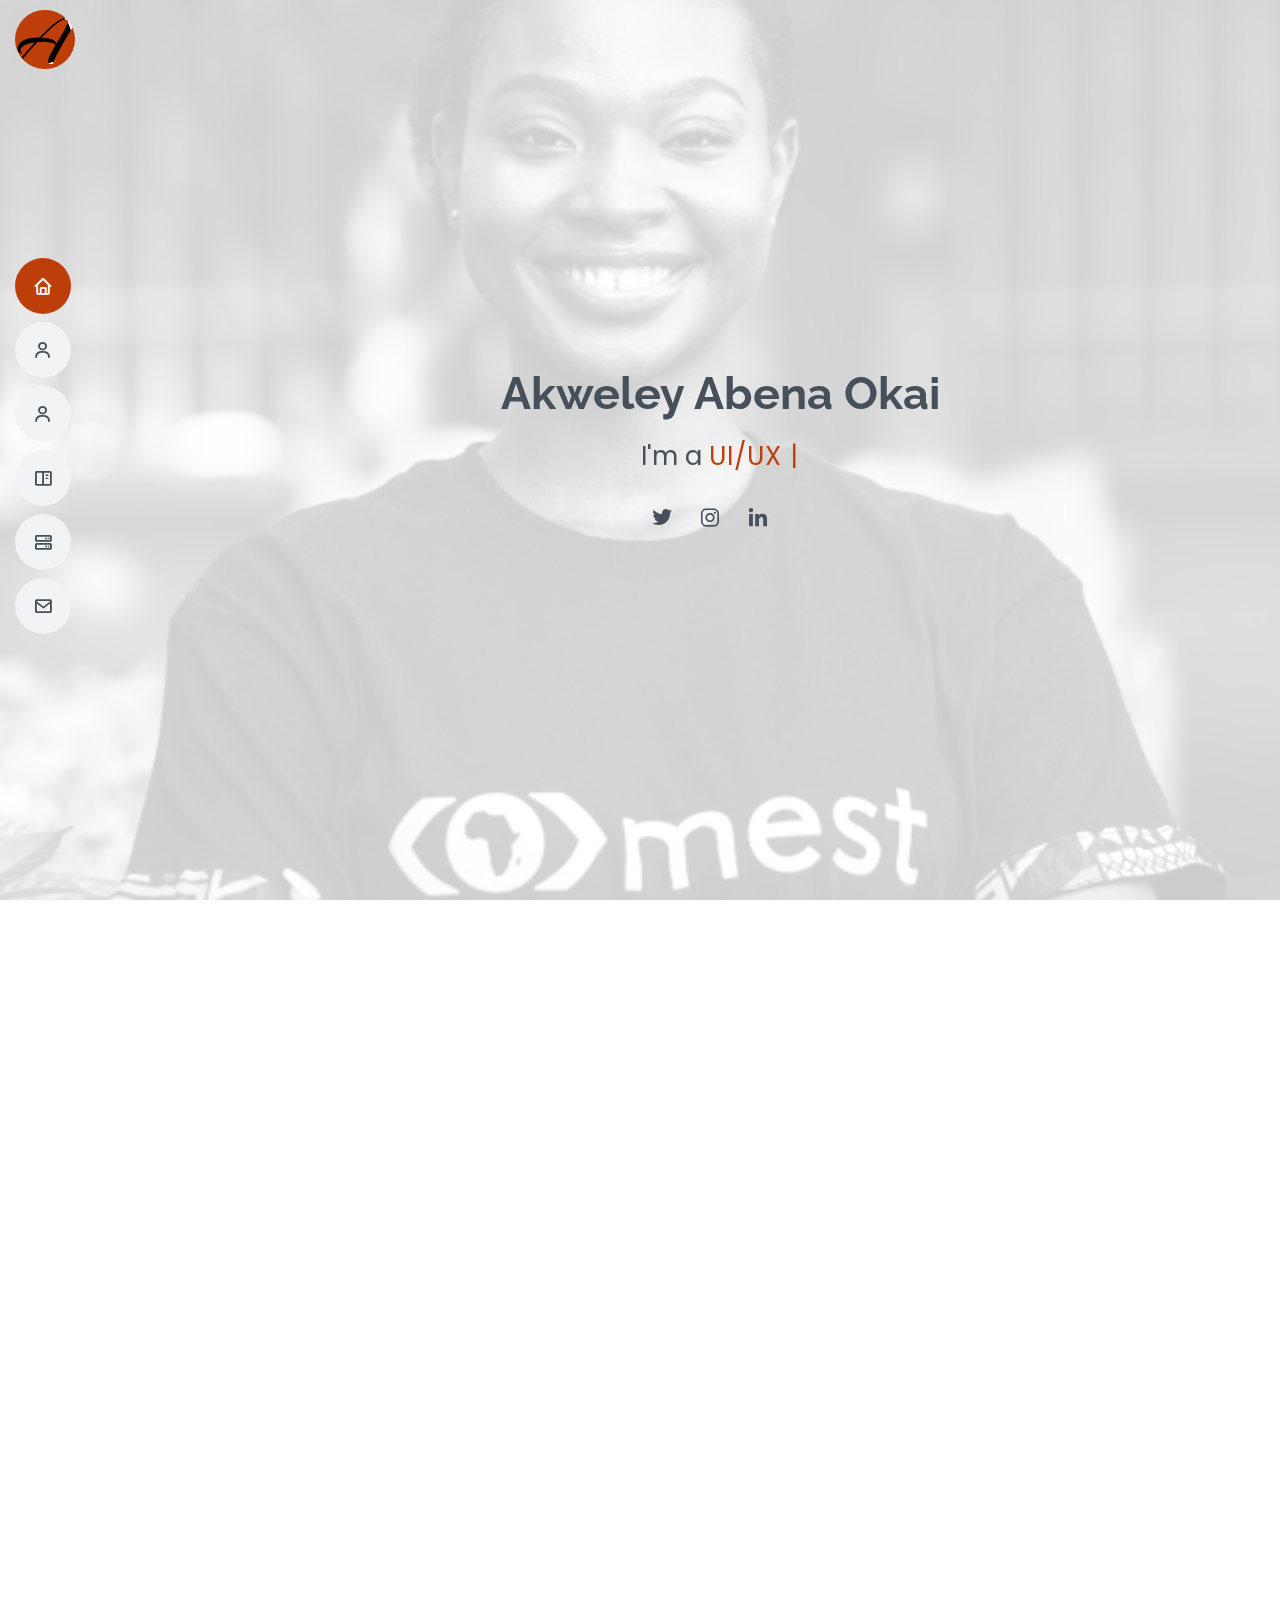
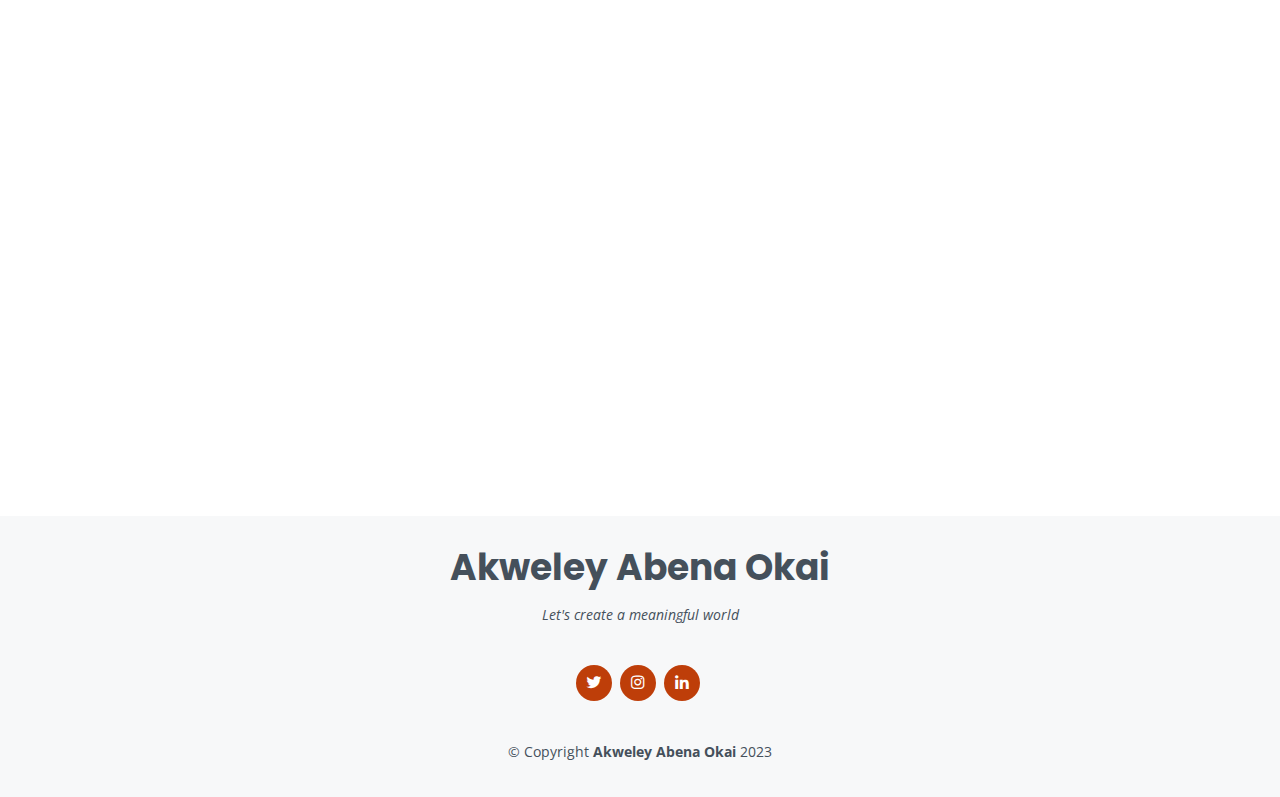
==== commit 473fb84b: "second commit" ====
--- a/index.html
+++ b/index.html
@@ -10,7 +10,7 @@
   <meta content="" name="keywords">
 
   <!-- Favicons -->
-  <link href="assets/img/favicon.png" rel="icon">
+  <link href="assets/img/a-logo.png" rel="icon">
   <link href="assets/img/apple-touch-icon.png" rel="apple-touch-icon">
 
   <!-- Google Fonts -->
@@ -37,8 +37,10 @@
   <!-- ======= Mobile nav toggle button ======= -->
   <!-- <button type="button" class="mobile-nav-toggle d-xl-none"><i class="bi bi-list mobile-nav-toggle"></i></button> -->
   <i class="bi bi-list mobile-nav-toggle d-lg-none"></i>
+  <img src="assets/img/a-logo.png" alt="my logo" id="my-logo">
   <!-- ======= Header ======= -->
   <header id="header" class="d-flex flex-column justify-content-center">
+   
 
     <nav id="navbar" class="navbar nav-menu">
       <ul>
--- a/assets/css/style.css
+++ b/assets/css/style.css
@@ -1214,4 +1214,12 @@
 
 #footer .credits {
   font-size: 13px;
+}
+#my-logo{
+  width: 60px;
+  position:fixed;
+  top:10px;
+  left:15px;
+  z-index: 99;
+  border-radius: 50px;
 }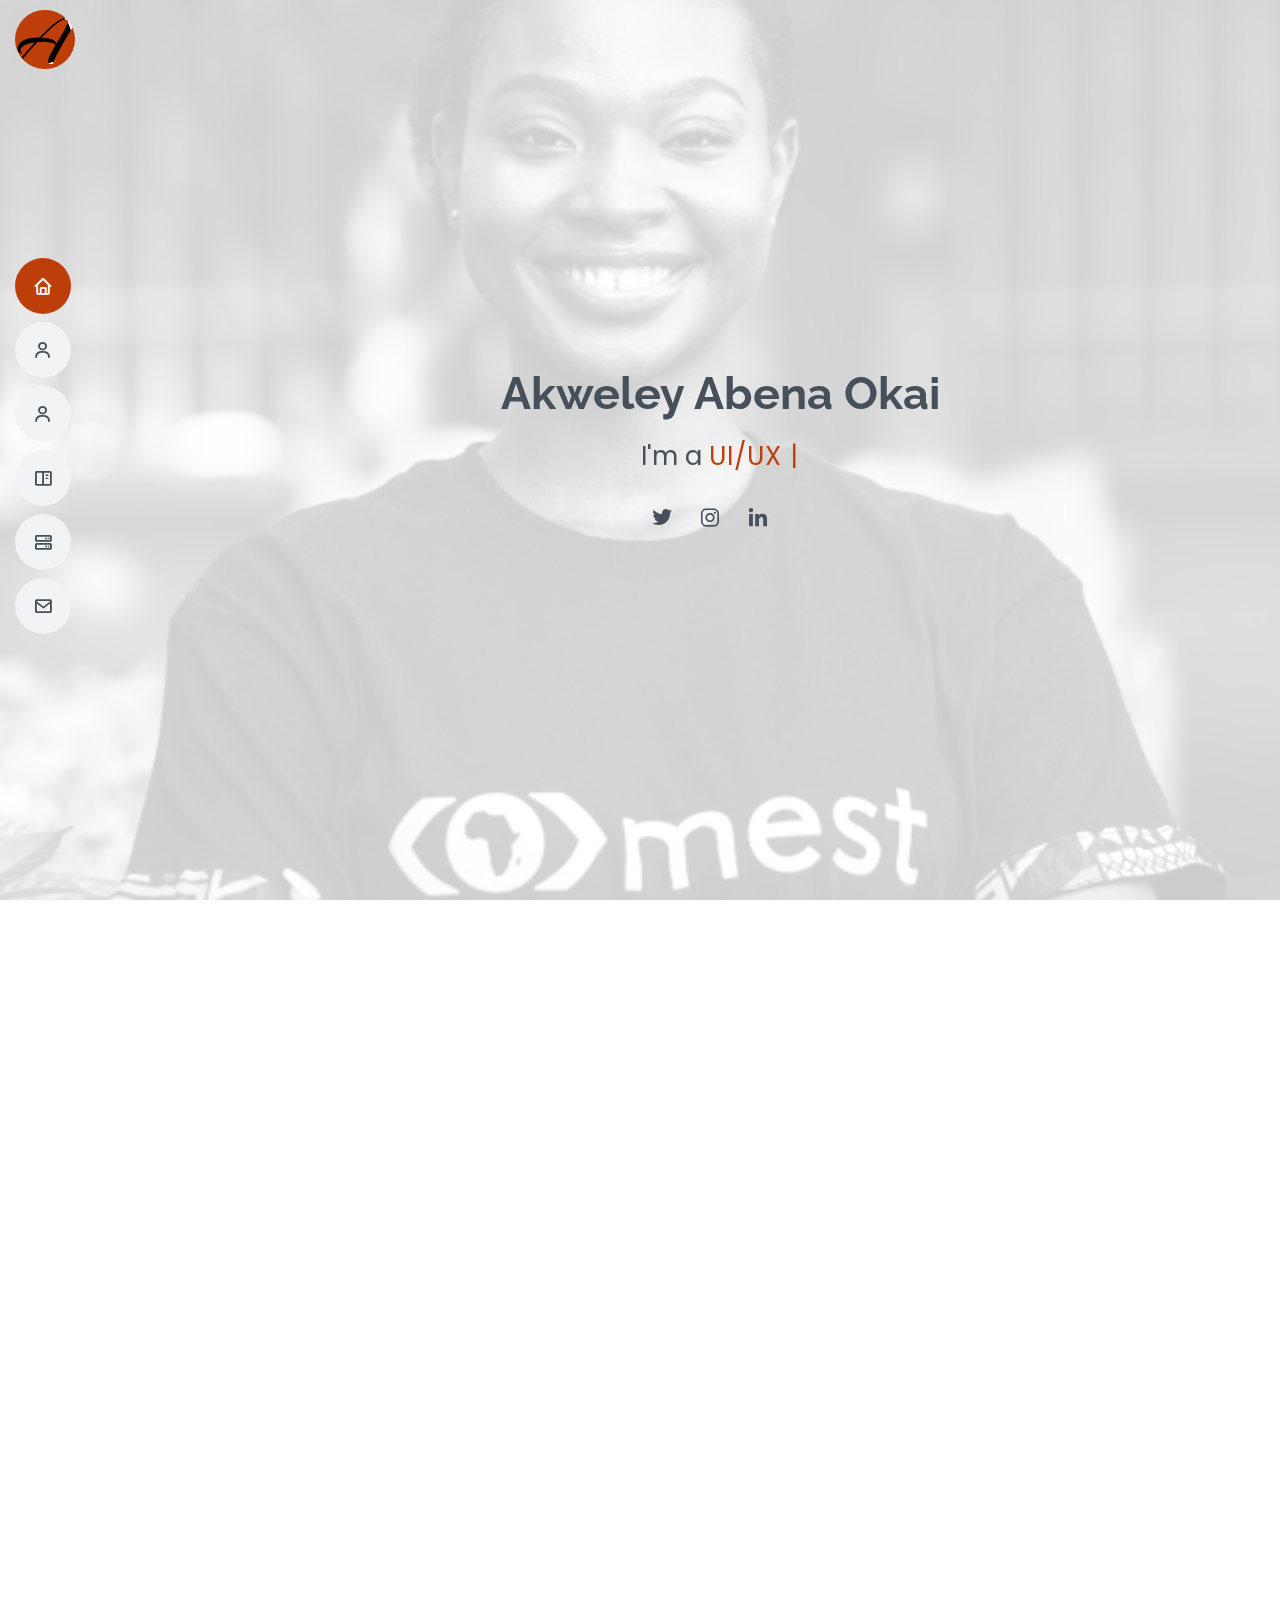
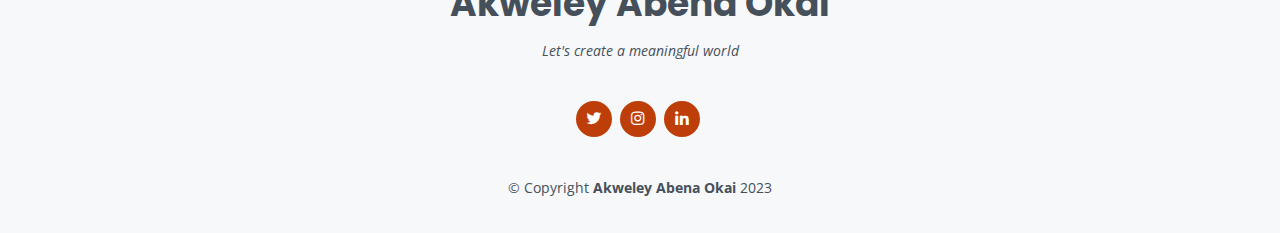
==== commit 8e985256: "third commit" ====
--- a/index.html
+++ b/index.html
@@ -568,7 +568,7 @@
 
 
     <!-- ======= Contact Section ======= -->
-    <section id="contact" class="contact">
+    <!-- <section id="contact" class="contact">
       <div class="container" data-aos="fade-up">
 
         <div class="section-title">
@@ -637,7 +637,8 @@
         </div>
 
       </div>
-    </section><!-- End Contact Section -->
+    </section> -->
+    <!-- End Contact Section -->
 
   </main><!-- End #main -->
 
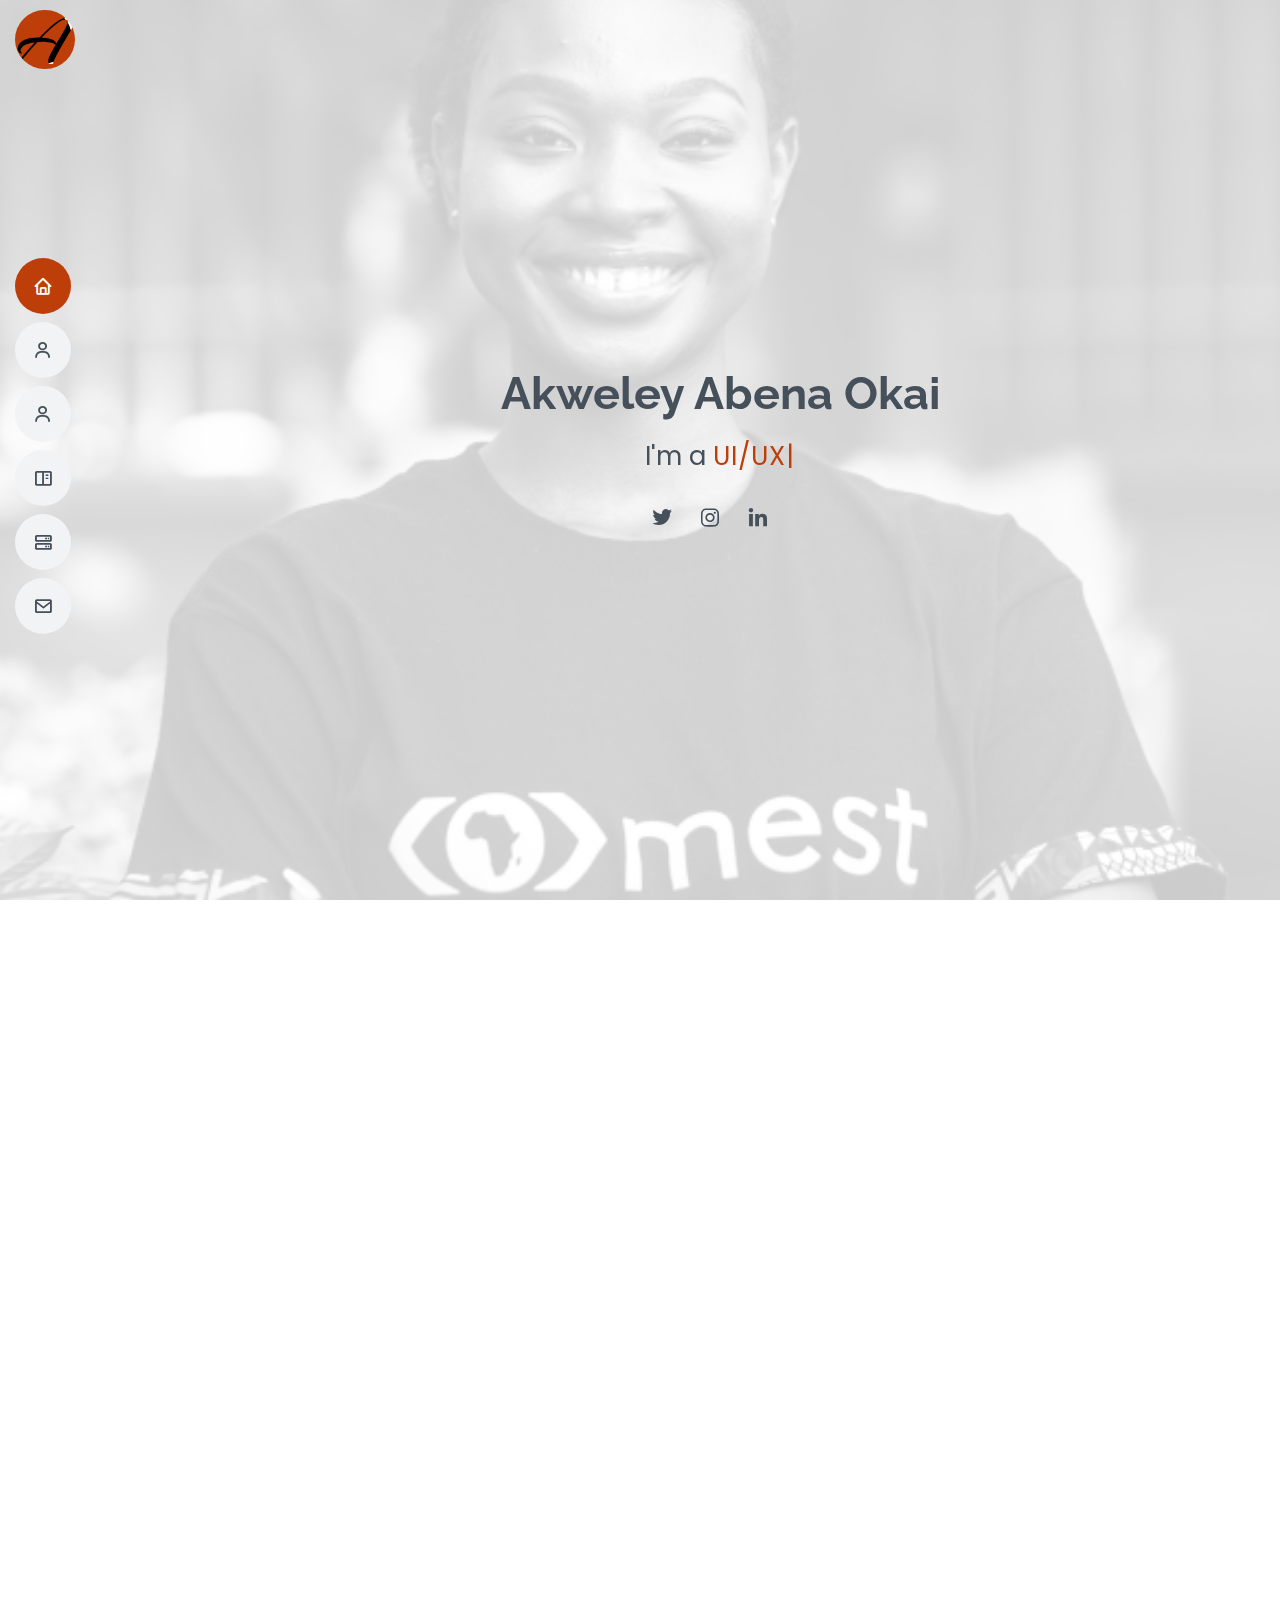
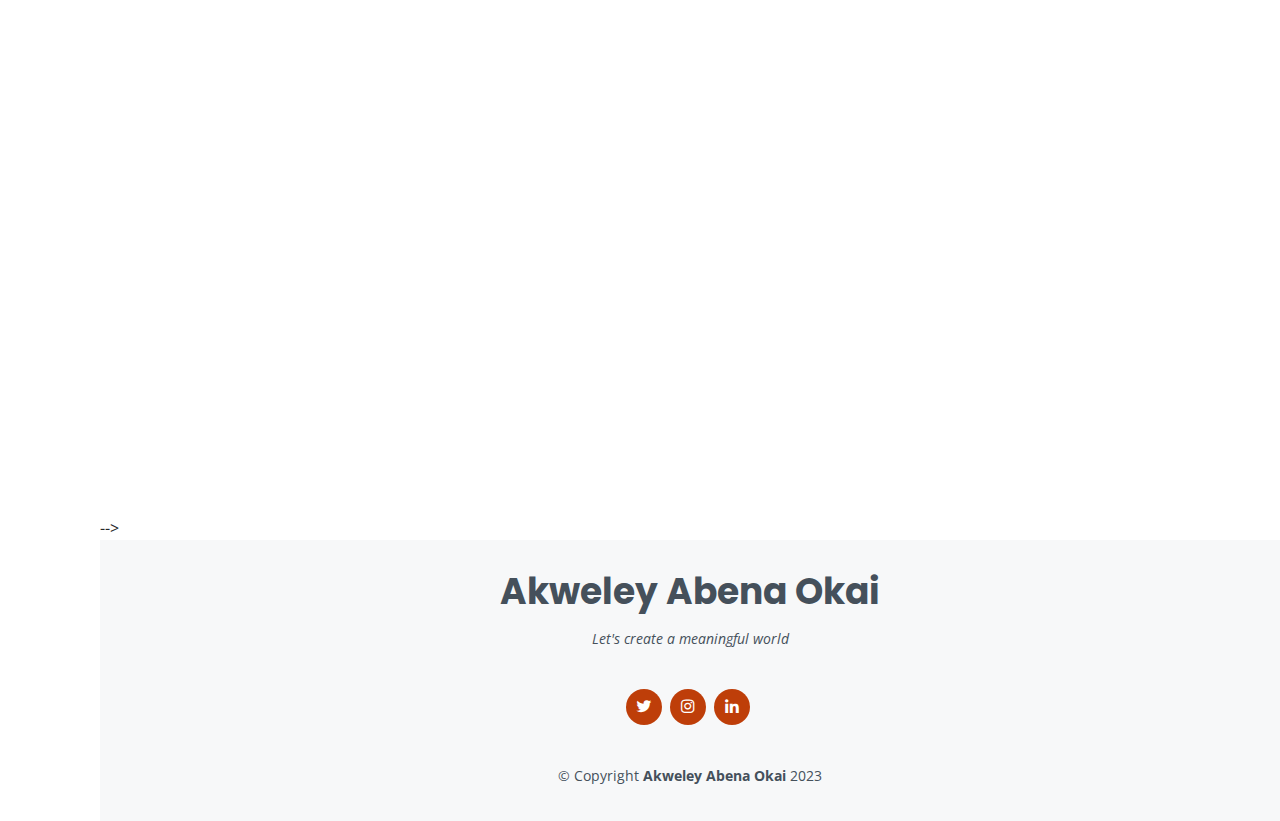
==== commit fe7feec4: "fourth commit" ====
--- a/index.html
+++ b/index.html
@@ -568,7 +568,7 @@
 
 
     <!-- ======= Contact Section ======= -->
-    <!-- <section id="contact" class="contact">
+    <section id="contact" class="contact">
       <div class="container" data-aos="fade-up">
 
         <div class="section-title">
@@ -588,7 +588,7 @@
                   <br> East Legon
                 </p>
 
-                <p>A108 Adam Street, New York, NY 535022</p>
+                
               </div>
 
               <div class="email">
@@ -638,7 +638,7 @@
 
       </div>
     </section> -->
-    <!-- End Contact Section -->
+    <!-- End Contact Section
 
   </main><!-- End #main -->
 
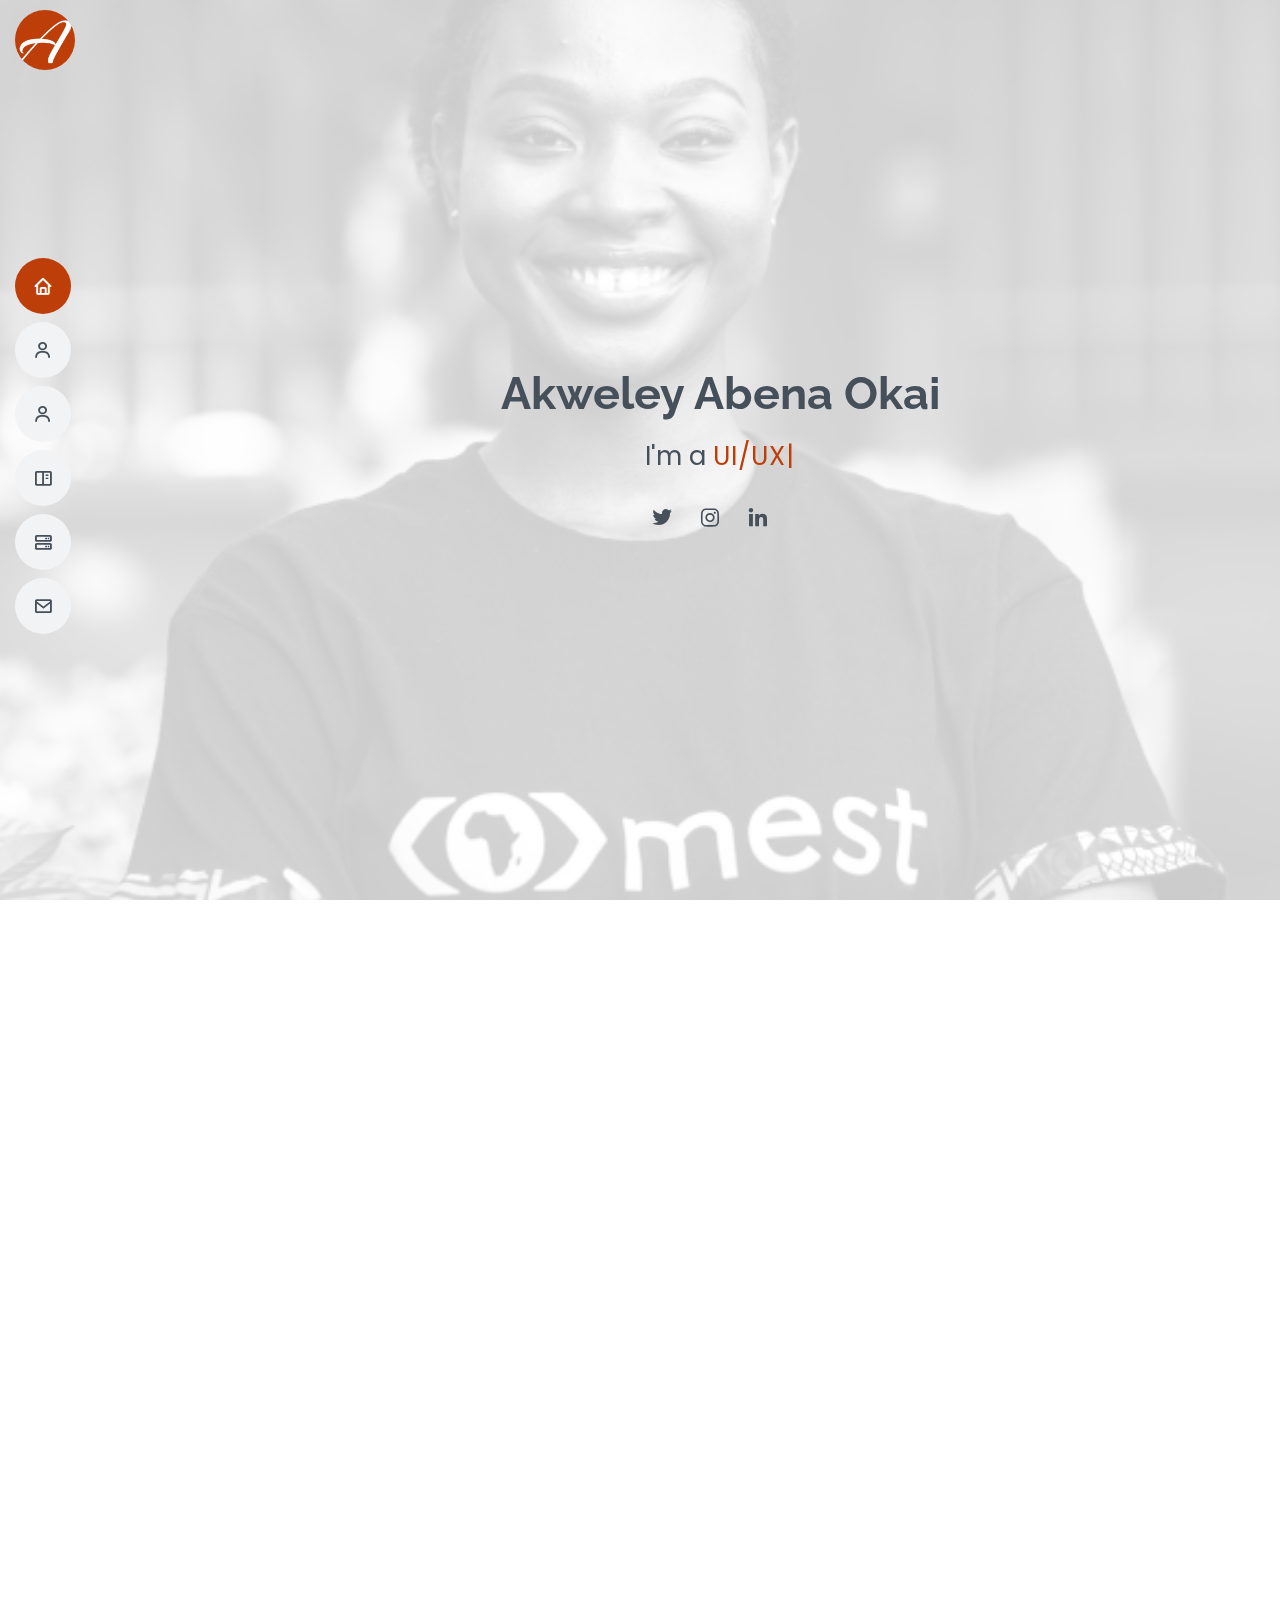
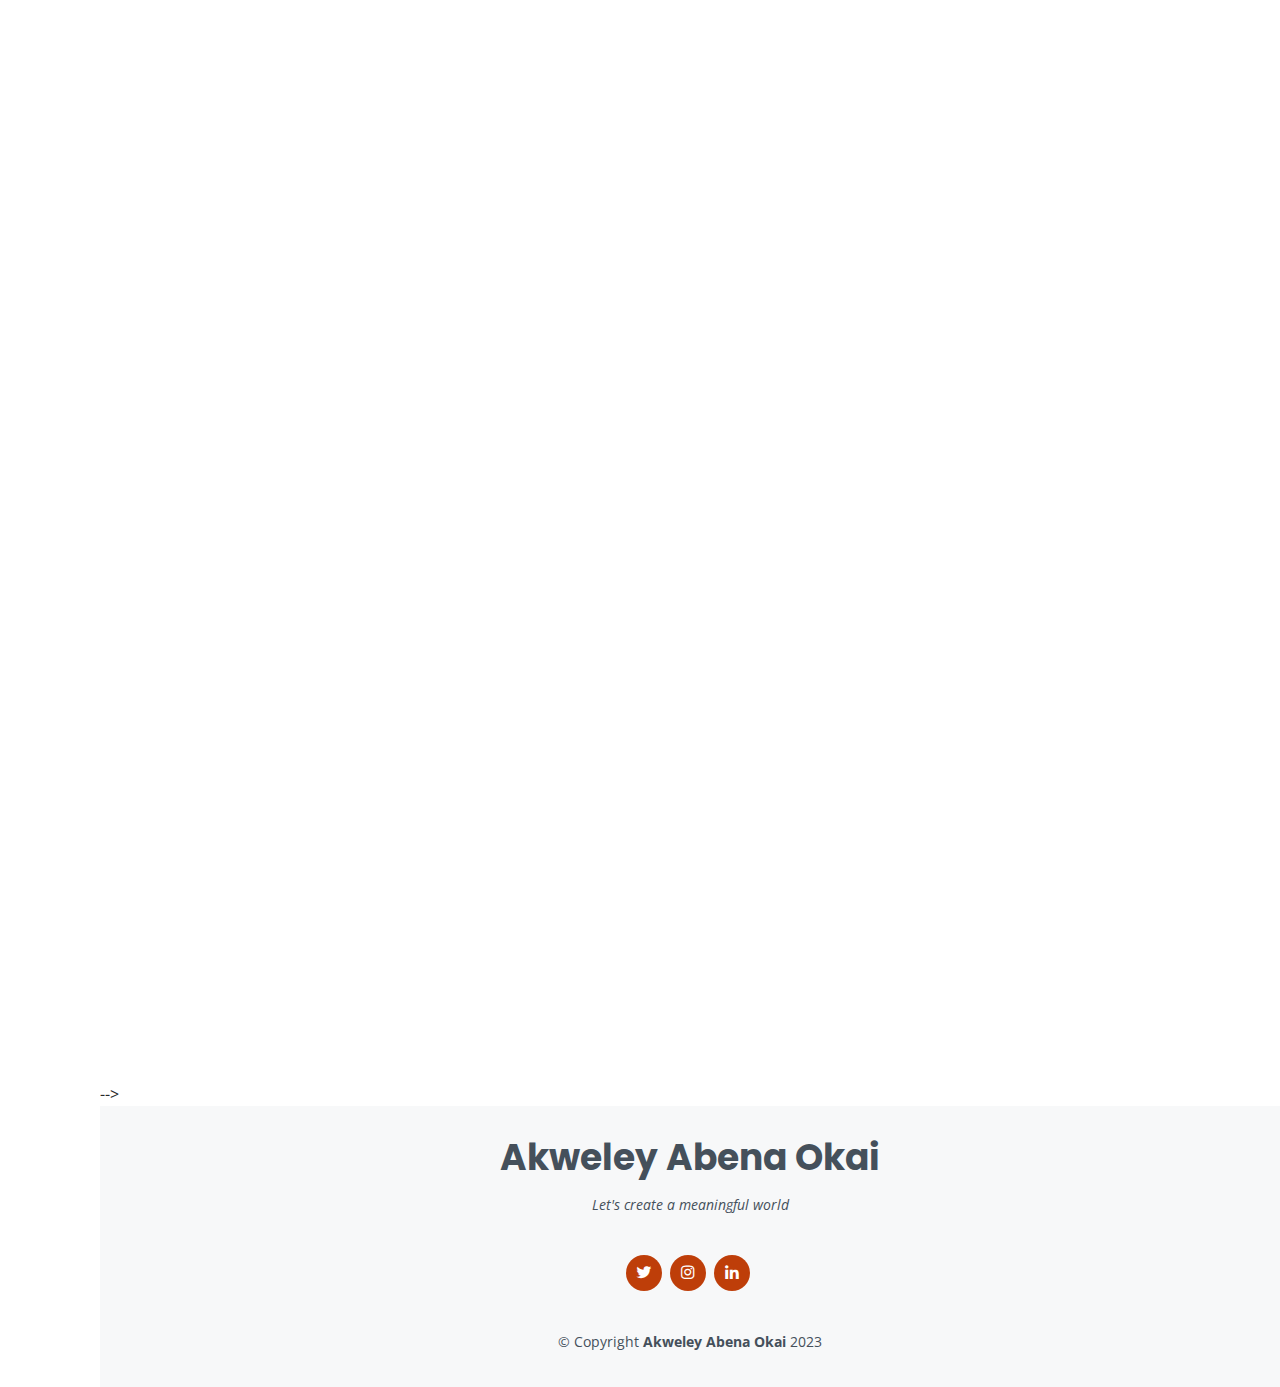
==== commit 8580a29d: "fifth commit" ====
--- a/index.html
+++ b/index.html
@@ -5,12 +5,13 @@
   <meta charset="utf-8">
   <meta content="width=device-width, initial-scale=1.0" name="viewport">
 
+
   <title>I am Akweley</title>
   <meta content="" name="description">
   <meta content="" name="keywords">
 
   <!-- Favicons -->
-  <link href="assets/img/a-logo.png" rel="icon">
+  <link href="assets/img/b-logo.png" rel="icon">
   <link href="assets/img/apple-touch-icon.png" rel="apple-touch-icon">
 
   <!-- Google Fonts -->
@@ -37,7 +38,7 @@
   <!-- ======= Mobile nav toggle button ======= -->
   <!-- <button type="button" class="mobile-nav-toggle d-xl-none"><i class="bi bi-list mobile-nav-toggle"></i></button> -->
   <i class="bi bi-list mobile-nav-toggle d-lg-none"></i>
-  <img src="assets/img/a-logo.png" alt="my logo" id="my-logo">
+  <img src="assets/img/b-logo.png" alt="my logo" id="my-logo">
   <!-- ======= Header ======= -->
   <header id="header" class="d-flex flex-column justify-content-center">
    
@@ -48,7 +49,7 @@
         <li><a href="#about" class="nav-link scrollto"><i class="bx bx-user"></i> <span>About</span></a></li>
         <li><a href="#skills" class="nav-link scrollto"><i class="bx bx-user"></i> <span>Skills</span></a></li>
         <li><a href="#portfolio" class="nav-link scrollto"><i class="bx bx-book-content"></i> <span>Portfolio</span></a></li>
-        <li><a href="#services" class="nav-link scrollto"><i class="bx bx-server"></i> <span>Services</span></a></li>
+        <li><a href="#services" class="nav-link scrollto"><i class="bx bx-server"></i> <span>Experience</span></a></li>
         <li><a href="#contact" class="nav-link scrollto"><i class="bx bx-envelope"></i> <span>Contact</span></a></li>
       </ul>
     </nav><!-- .nav-menu -->
@@ -106,11 +107,14 @@
 
         <!-- <div class="d-flex flex-column justify-content-center">
           <img src="assets/img/akimbo-mest.JPG" class="img-fluid" alt="">
+          <img src="assets/img/akimbo-mest.JPG" class="img-fluid" alt="">
         </div> -->
 
         <!-- <div class="row">
           <div class="col-lg-4">
             <img src="assets/img/akimbo-mest.JPG" class="img-fluid" alt="">
+            <img src="assets/img/akimbo-mest.JPG" class="img-fluid" alt="">
+            <img src="assets/img/akimbo-mest.JPG" class="img-fluid" alt="">
           </div>
         </div> -->
 
@@ -124,8 +128,7 @@
 
         <div class="section-title">
           <h2>Skills</h2>
-          <p>Explore my proficiency in various domains
-            <br><br>
+          <p>
             With a commitment to continuous learning and adaptability, I am equipped to take on a wide range of
             challenges and contribute to diverse projects.
           </p>
@@ -144,17 +147,33 @@
             </div>
 
             <div class="progress">
-              <span class="skill">CANVA <i class="val">90%</i></span>
+              <span class="skill">CANVA <i class="val">80%</i></span>
               <div class="progress-bar-wrap">
-                <div class="progress-bar" role="progressbar" aria-valuenow="90" aria-valuemin="0" aria-valuemax="100">
+                <div class="progress-bar" role="progressbar" aria-valuenow="80" aria-valuemin="0" aria-valuemax="100">
                 </div>
               </div>
             </div>
 
             <div class="progress">
-              <span class="skill">MICROSOFT AND GOOGLE SUITE <i class="val">75%</i></span>
+              <span class="skill"> FLUTTER <i class="val">65%</i></span>
               <div class="progress-bar-wrap">
-                <div class="progress-bar" role="progressbar" aria-valuenow="75" aria-valuemin="0" aria-valuemax="100">
+                <div class="progress-bar" role="progressbar" aria-valuenow="65" aria-valuemin="0" aria-valuemax="100">
+                </div>
+              </div>
+            </div>
+
+            <div class="progress">
+              <span class="skill"> SOLIDITY <i class="val">50%</i></span>
+              <div class="progress-bar-wrap">
+                <div class="progress-bar" role="progressbar" aria-valuenow="50" aria-valuemin="0" aria-valuemax="100">
+                </div>
+              </div>
+            </div>
+
+            <div class="progress">
+              <span class="skill"> PROJECT MANAGEMENT <i class="val">85%</i></span>
+              <div class="progress-bar-wrap">
+                <div class="progress-bar" role="progressbar" aria-valuenow="85" aria-valuemin="0" aria-valuemax="100">
                 </div>
               </div>
             </div>
@@ -172,16 +191,6 @@
 
           </div>
            -->
-          <div>
-            <br>
-            <p> In addition to these tech skills, I am a great at </p>
-            <ul>
-              <li>Sales</li>
-              <li>Community management</li>
-              <li>Project Management</li>
-              <li>Master of Ceremony of corporate events</li>
-            </ul>
-          </div>
 
 
         </div>
@@ -204,6 +213,11 @@
             problem-solving abilities.
             <br> From UI/UX Design to graphic design and beyond, this portfolio offers a glimpse into my professional
             journey and the tangible results I've achieved.
+            <br><br>
+            <a href="https://bit.ly/m/figmadesigns"> See my Design Portfolio</a>
+            
+
+
           </p>
         </div>
 
@@ -211,7 +225,7 @@
           <div class="col-lg-12 d-flex justify-content-center" data-aos="fade-up" data-aos-delay="100">
             <ul id="portfolio-flters">
               <!-- <li data-filter="*" class="filter-active">All</li> -->
-              <li data-filter=".filter-app">Designs</li>
+              <li data-filter=".filter-app">Gallery of Designs</li>
               <!-- <li data-filter=".filter-web">Companies</li> -->
             </ul>
           </div>
@@ -225,10 +239,85 @@
               <div class="portfolio-info">
                 <h4>Designs</h4>
                 <div class="portfolio-links">
-                  <a href="assets/img/pinpoint.png" data-gallery="portfolioGallery"
+                  <a href="assets/img/pin.png" data-gallery="portfolioGallery"
                     class="portfolio-lightbox" title="Pinpoint Mobile App"><i class="bx bx-plus"></i></a>
                   <a href="portfolio-details.html" class="portfolio-details-lightbox" data-glightbox="type: external"
                     title="Portfolio Details"><i class="bx bx-link"></i></a>
+                </div>
+              </div>
+            </div>
+          </div>
+
+          <div class="col-lg-4 col-md-6 portfolio-item filter-app">
+            <div class="portfolio-wrap">
+              <img src="assets/img/skincare lotion.png" class="img-fluid" alt="">
+              <div class="portfolio-info">
+                <h4>Designs</h4>
+                <div class="portfolio-links">
+                  <a href="assets/img/skincare a.png" data-gallery="portfolioGallery"
+                    class="portfolio-lightbox" title="Skincare App"><i class="bx bx-plus"></i></a>
+                  <!-- <a href="portfolio-details.html" class="portfolio-details-lightbox" data-glightbox="type: external"
+                    title="Portfolio Details"><i class="bx bx-link"></i></a> -->
+                </div>
+              </div>
+            </div>
+          </div>
+
+          <div class="col-lg-4 col-md-6 portfolio-item filter-app">
+            <div class="portfolio-wrap">
+              <img src="assets/img/gallery app.png" class="img-fluid" alt="">
+              <div class="portfolio-info">
+                <h4>Designs</h4>
+                <div class="portfolio-links">
+                  <a href="assets/img/instagram app.png" data-gallery="portfolioGallery"
+                    class="portfolio-lightbox" title="Instagram App Clone"><i class="bx bx-plus"></i></a>
+                  <!-- <a href="portfolio-details.html" class="portfolio-details-lightbox" data-glightbox="type: external"
+                    title="Portfolio Details"><i class="bx bx-link"></i></a> -->
+                </div>
+              </div>
+            </div>
+          </div>
+
+          <div class="col-lg-4 col-md-6 portfolio-item filter-app">
+            <div class="portfolio-wrap">
+              <img src="assets/img/contacts app.png" class="img-fluid" alt="">
+              <div class="portfolio-info">
+                <h4>Designs</h4>
+                <div class="portfolio-links">
+                  <a href="assets/img/contacts app1.png" data-gallery="portfolioGallery"
+                    class="portfolio-lightbox" title="Contacts app"><i class="bx bx-plus"></i></a>
+                  <!-- <a href="portfolio-details.html" class="portfolio-details-lightbox" data-glightbox="type: external"
+                    title="Portfolio Details"><i class="bx bx-link"></i></a> -->
+                </div>
+              </div>
+            </div>
+          </div>
+
+          <div class="col-lg-4 col-md-6 portfolio-item filter-app">
+            <div class="portfolio-wrap">
+              <img src="assets/img/calendar1.png" class="img-fluid" alt="">
+              <div class="portfolio-info">
+                <h4>Designs</h4>
+                <div class="portfolio-links">
+                  <a href="assets/img/calendar app.png" data-gallery="portfolioGallery"
+                    class="portfolio-lightbox" title="Calendar app"><i class="bx bx-plus"></i></a>
+                  <!-- <a href="portfolio-details.html" class="portfolio-details-lightbox" data-glightbox="type: external"
+                    title="Portfolio Details"><i class="bx bx-link"></i></a> -->
+                </div>
+              </div>
+            </div>
+          </div>
+
+          <div class="col-lg-4 col-md-6 portfolio-item filter-app">
+            <div class="portfolio-wrap">
+              <img src="assets/img/gall-famlicious.png" class="img-fluid" alt="">
+              <div class="portfolio-info">
+                <h4>Designs</h4>
+                <div class="portfolio-links">
+                  <a href="assets/img/gall-famlicious.png" data-gallery="portfolioGallery"
+                    class="portfolio-lightbox" title="Social app"><i class="bx bx-plus"></i></a>
+                  <!-- <a href="portfolio-details.html" class="portfolio-details-lightbox" data-glightbox="type: external"
+                    title="Portfolio Details"><i class="bx bx-link"></i></a> -->
                 </div>
               </div>
             </div>
@@ -372,10 +461,9 @@
       <div class="container" data-aos="fade-up">
 
         <div class="section-title">
-          <h2>Services</h2>
-          <p>Turning Ideas into Reality
+          <h2>Experience</h2>
+          <p> If I can think it, I can do it.
             <br><br>
-            Explore a suite of services tailored to bring your visions to life.
             From organizing and hosting events to social media manager and LinkedIn Coach, my offerings are designed to
             help you achieve your goals and succeed in the digital landscape.
             <br> Discover how I can assist you in making your projects and ideas a reality.
@@ -384,6 +472,60 @@
         </div>
 
         <div class="row">
+
+          <div class="col-lg-4 col-md-6 d-flex align-items-stretch mt-4 mt-lg-0" data-aos="zoom-in"
+            data-aos-delay="300">
+            <div class="icon-box iconbox-pink">
+              <div class="icon">
+                <svg width="100" height="100" viewBox="0 0 600 600" xmlns="http://www.w3.org/2000/svg">
+                  <path stroke="none" stroke-width="0" fill="#f5f5f5"
+                    d="M300,541.5067337569781C382.14930387511276,545.0595476570109,479.8736841581634,548.3450877840088,526.4010558755058,480.5488172755941C571.5218469581645,414.80211281144784,517.5187510058486,332.0715597781072,496.52539010469104,255.14436215662573C477.37192572678356,184.95920475031193,473.57363656557914,105.61284051026155,413.0603344069578,65.22779650032875C343.27470386102294,18.654635553484475,251.2091493199835,5.337323636656869,175.0934190732945,40.62881213300186C97.87086631185822,76.43348514350839,51.98124368387456,156.15599469081315,36.44837278890362,239.84606092416172C21.716077023791087,319.22268207091537,43.775223500013084,401.1760424656574,96.891909868211,461.97329694683043C147.22146801428983,519.5804099606455,223.5754009179313,538.201503339737,300,541.5067337569781">
+                  </path>
+                </svg>
+                <i class="bi bi-lightbulb-fill"></i>
+              </div>
+              <h4><a href="">CEO & Co-founder of ViztaEdu</a></h4>
+              <p> I led a team of three brilliant young men on a social impact edtech solution 
+                for tertiary-level students to gain access to research guidance for their final year project/capstone.
+                </p>
+            </div>
+          </div>
+
+          <div class="col-lg-4 col-md-6 d-flex align-items-stretch mt-4 mt-lg-0" data-aos="zoom-in"
+            data-aos-delay="300">
+            <div class="icon-box iconbox-pink">
+              <div class="icon">
+                <svg width="100" height="100" viewBox="0 0 600 600" xmlns="http://www.w3.org/2000/svg">
+                  <path stroke="none" stroke-width="0" fill="#f5f5f5"
+                    d="M300,541.5067337569781C382.14930387511276,545.0595476570109,479.8736841581634,548.3450877840088,526.4010558755058,480.5488172755941C571.5218469581645,414.80211281144784,517.5187510058486,332.0715597781072,496.52539010469104,255.14436215662573C477.37192572678356,184.95920475031193,473.57363656557914,105.61284051026155,413.0603344069578,65.22779650032875C343.27470386102294,18.654635553484475,251.2091493199835,5.337323636656869,175.0934190732945,40.62881213300186C97.87086631185822,76.43348514350839,51.98124368387456,156.15599469081315,36.44837278890362,239.84606092416172C21.716077023791087,319.22268207091537,43.775223500013084,401.1760424656574,96.891909868211,461.97329694683043C147.22146801428983,519.5804099606455,223.5754009179313,538.201503339737,300,541.5067337569781">
+                  </path>
+                </svg>
+                <i class="bi bi-circle-square"></i>
+              </div>
+              <h4><a href="">UI/UX Researcher</a></h4>
+              <p> With your target user in mind, I create templates and prototypes which stem from an extensive research on the peculiar needs of the user/persona;
+                and underlines user journey mapping, enhancing user satisfaction of your product.
+                </p>
+            </div>
+          </div>
+
+          <div class="col-lg-4 col-md-6 d-flex align-items-stretch mt-4 mt-lg-0" data-aos="zoom-in"
+            data-aos-delay="300">
+            <div class="icon-box iconbox-pink">
+              <div class="icon">
+                <svg width="100" height="100" viewBox="0 0 600 600" xmlns="http://www.w3.org/2000/svg">
+                  <path stroke="none" stroke-width="0" fill="#f5f5f5"
+                    d="M300,541.5067337569781C382.14930387511276,545.0595476570109,479.8736841581634,548.3450877840088,526.4010558755058,480.5488172755941C571.5218469581645,414.80211281144784,517.5187510058486,332.0715597781072,496.52539010469104,255.14436215662573C477.37192572678356,184.95920475031193,473.57363656557914,105.61284051026155,413.0603344069578,65.22779650032875C343.27470386102294,18.654635553484475,251.2091493199835,5.337323636656869,175.0934190732945,40.62881213300186C97.87086631185822,76.43348514350839,51.98124368387456,156.15599469081315,36.44837278890362,239.84606092416172C21.716077023791087,319.22268207091537,43.775223500013084,401.1760424656574,96.891909868211,461.97329694683043C147.22146801428983,519.5804099606455,223.5754009179313,538.201503339737,300,541.5067337569781">
+                  </path>
+                </svg>
+                <i class="bi bi-coin"></i>
+              </div>
+              <h4><a href="">Business Development</a></h4>
+              <p> From design thinking to the business model canvas, and from pitch storytelling to unit economics, I've undertaken numerous trainings on startup and entreprenuership.
+              
+              </p>
+            </div>
+          </div>
 
           <div class="col-lg-4 col-md-6 d-flex align-items-stretch" data-aos="zoom-in" data-aos-delay="100">
             <div class="icon-box iconbox-blue">
@@ -393,9 +535,9 @@
                     d="M300,521.0016835830174C376.1290562159157,517.8887921683347,466.0731472004068,529.7835943286574,510.70327084640275,468.03025145048787C554.3714126377745,407.6079735673963,508.03601936045806,328.9844924480964,491.2728898941984,256.3432110539036C474.5976632858925,184.082847569629,479.9380746630129,96.60480741107993,416.23090153303,58.64404602377083C348.86323505073057,18.502131276798302,261.93793281208167,40.57373210992963,193.5410806939664,78.93577620505333C130.42746243093433,114.334589627462,98.30271207620316,179.96522072025542,76.75703585869454,249.04625023123273C51.97151888228291,328.5150500222984,13.704378332031375,421.85034740162234,66.52175969318436,486.19268352777647C119.04800174914682,550.1803526380478,217.28368757567262,524.383925680826,300,521.0016835830174">
                   </path>
                 </svg>
-                <i class="bx bxl-dribbble"></i>
-              </div>
-              <h4><a href="">Events MC</a></h4>
+                <i class="bi bi-mic-fill"></i>
+              </div>
+              <h4><a href="">Corporate Events MC</a></h4>
               <p>This service offers the perfect touch of professionalism and charisma to make your corporate event
                 unforgettable.
                 <br> With a skilled and charismatic host, your event will flow seamlessly, captivate your audience, and
@@ -414,7 +556,7 @@
                     d="M300,582.0697525312426C382.5290701553225,586.8405444964366,449.9789794690241,525.3245884688669,502.5850820975895,461.55621195738473C556.606425686781,396.0723002908107,615.8543463187945,314.28637112970534,586.6730223649479,234.56875336149918C558.9533121215079,158.8439757836574,454.9685369536778,164.00468322053177,381.49747125262974,130.76875717737553C312.15926192815925,99.40240125094834,248.97055460311594,18.661163978235184,179.8680185752513,50.54337015887873C110.5421016452524,82.52863877960104,119.82277516462835,180.83849132639028,109.12597500060166,256.43424936330496C100.08760227029461,320.3096726198365,92.17705696193138,384.0621239912766,124.79988738764834,439.7174275375508C164.83382741302287,508.01625554203684,220.96474134820875,577.5009287672846,300,582.0697525312426">
                   </path>
                 </svg>
-                <i class="bx bx-file"></i>
+                <i class="bi bi-card-image"></i>
               </div>
               <h4><a href="">Social Media Manager</a></h4>
               <p>I'll craft and execute a tailored strategy to grow your online presence, engage your audience, and
@@ -424,7 +566,7 @@
             </div>
           </div>
 
-          <div class="col-lg-4 col-md-6 d-flex align-items-stretch mt-4 mt-lg-0" data-aos="zoom-in"
+          <!-- <div class="col-lg-4 col-md-6 d-flex align-items-stretch mt-4 mt-lg-0" data-aos="zoom-in"
             data-aos-delay="300">
             <div class="icon-box iconbox-pink">
               <div class="icon">
@@ -441,43 +583,7 @@
                 allowing you to focus on your core objectives.
               </p>
             </div>
-          </div>
-
-          <div class="col-lg-4 col-md-6 d-flex align-items-stretch mt-4 mt-lg-0" data-aos="zoom-in"
-            data-aos-delay="300">
-            <div class="icon-box iconbox-pink">
-              <div class="icon">
-                <svg width="100" height="100" viewBox="0 0 600 600" xmlns="http://www.w3.org/2000/svg">
-                  <path stroke="none" stroke-width="0" fill="#f5f5f5"
-                    d="M300,541.5067337569781C382.14930387511276,545.0595476570109,479.8736841581634,548.3450877840088,526.4010558755058,480.5488172755941C571.5218469581645,414.80211281144784,517.5187510058486,332.0715597781072,496.52539010469104,255.14436215662573C477.37192572678356,184.95920475031193,473.57363656557914,105.61284051026155,413.0603344069578,65.22779650032875C343.27470386102294,18.654635553484475,251.2091493199835,5.337323636656869,175.0934190732945,40.62881213300186C97.87086631185822,76.43348514350839,51.98124368387456,156.15599469081315,36.44837278890362,239.84606092416172C21.716077023791087,319.22268207091537,43.775223500013084,401.1760424656574,96.891909868211,461.97329694683043C147.22146801428983,519.5804099606455,223.5754009179313,538.201503339737,300,541.5067337569781">
-                  </path>
-                </svg>
-                <i class="bx bx-tachometer"></i>
-              </div>
-              <h4><a href="">UX Researcher</a></h4>
-              <p> With your target user in mind, I create templates and prototypes which stem from an extensive research on the peculiar needs of the user/persona;
-                and underlines user journey mapping, enhancing user satisfaction of your product.
-                </p>
-            </div>
-          </div>
-
-          <div class="col-lg-4 col-md-6 d-flex align-items-stretch mt-4 mt-lg-0" data-aos="zoom-in"
-            data-aos-delay="300">
-            <div class="icon-box iconbox-pink">
-              <div class="icon">
-                <svg width="100" height="100" viewBox="0 0 600 600" xmlns="http://www.w3.org/2000/svg">
-                  <path stroke="none" stroke-width="0" fill="#f5f5f5"
-                    d="M300,541.5067337569781C382.14930387511276,545.0595476570109,479.8736841581634,548.3450877840088,526.4010558755058,480.5488172755941C571.5218469581645,414.80211281144784,517.5187510058486,332.0715597781072,496.52539010469104,255.14436215662573C477.37192572678356,184.95920475031193,473.57363656557914,105.61284051026155,413.0603344069578,65.22779650032875C343.27470386102294,18.654635553484475,251.2091493199835,5.337323636656869,175.0934190732945,40.62881213300186C97.87086631185822,76.43348514350839,51.98124368387456,156.15599469081315,36.44837278890362,239.84606092416172C21.716077023791087,319.22268207091537,43.775223500013084,401.1760424656574,96.891909868211,461.97329694683043C147.22146801428983,519.5804099606455,223.5754009179313,538.201503339737,300,541.5067337569781">
-                  </path>
-                </svg>
-                <i class="bx bx-tachometer"></i>
-              </div>
-              <h4><a href="">Market Researcher</a></h4>
-              <p> When it comes to creating market ready products, trust me to create tools that allows you to truly understand the needs of the user and the usefulness of the product for the target market.
-                This I do through both quantitative and qualitative analysis.
-              </p>
-            </div>
-          </div>
+          </div> -->
 
           <div class="col-lg-4 col-md-6 d-flex align-items-stretch mt-4" data-aos="zoom-in" data-aos-delay="100">
             <div class="icon-box iconbox-yellow">
--- a/assets/css/style.css
+++ b/assets/css/style.css
@@ -880,15 +880,15 @@
 }
 
 .services .iconbox-orange:hover .icon i {
-  color: #BE3E09;
+  color: #fff;
 }
 
 .services .iconbox-orange:hover .icon path {
-  fill: #ffa76e;
+  fill: #BE3E09;
 }
 
 .services .iconbox-pink i {
-  color: #e80368;
+  color: #BE3E09;
 }
 
 .services .iconbox-pink:hover .icon i {
@@ -896,11 +896,11 @@
 }
 
 .services .iconbox-pink:hover .icon path {
-  fill: #e80368;
+  fill: #BE3E09;
 }
 
 .services .iconbox-yellow i {
-  color: #ffbb2c;
+  color: #BE3E09;
 }
 
 .services .iconbox-yellow:hover .icon i {
@@ -908,11 +908,11 @@
 }
 
 .services .iconbox-yellow:hover .icon path {
-  fill: #ffbb2c;
+  fill: #BE3E09;
 }
 
 .services .iconbox-red i {
-  color: #ff5828;
+  color: #BE3E09;
 }
 
 .services .iconbox-red:hover .icon i {
@@ -920,11 +920,11 @@
 }
 
 .services .iconbox-red:hover .icon path {
-  fill: #ff5828;
+  fill: #BE3E09;
 }
 
 .services .iconbox-teal i {
-  color: #11dbcf;
+  color: #BE3E09;
 }
 
 .services .iconbox-teal:hover .icon i {
@@ -932,7 +932,7 @@
 }
 
 .services .iconbox-teal:hover .icon path {
-  fill: #11dbcf;
+  fill: #BE3E09;
 }
 
 /*--------------------------------------------------------------
@@ -1028,7 +1028,7 @@
 
 .contact .info i {
   font-size: 20px;
-  color: #0563bb;
+  color: #BE3E09;
   float: left;
   width: 44px;
   height: 44px;
@@ -1079,7 +1079,7 @@
 .contact .php-email-form .error-message {
   display: none;
   color: #fff;
-  background: #ed3c0d;
+  background: #BE3E09;
   text-align: left;
   padding: 15px;
   font-weight: 600;
@@ -1092,7 +1092,7 @@
 .contact .php-email-form .sent-message {
   display: none;
   color: #fff;
-  background: #18d26e;
+  background: #BE3E09;
   text-align: center;
   padding: 15px;
   font-weight: 600;
